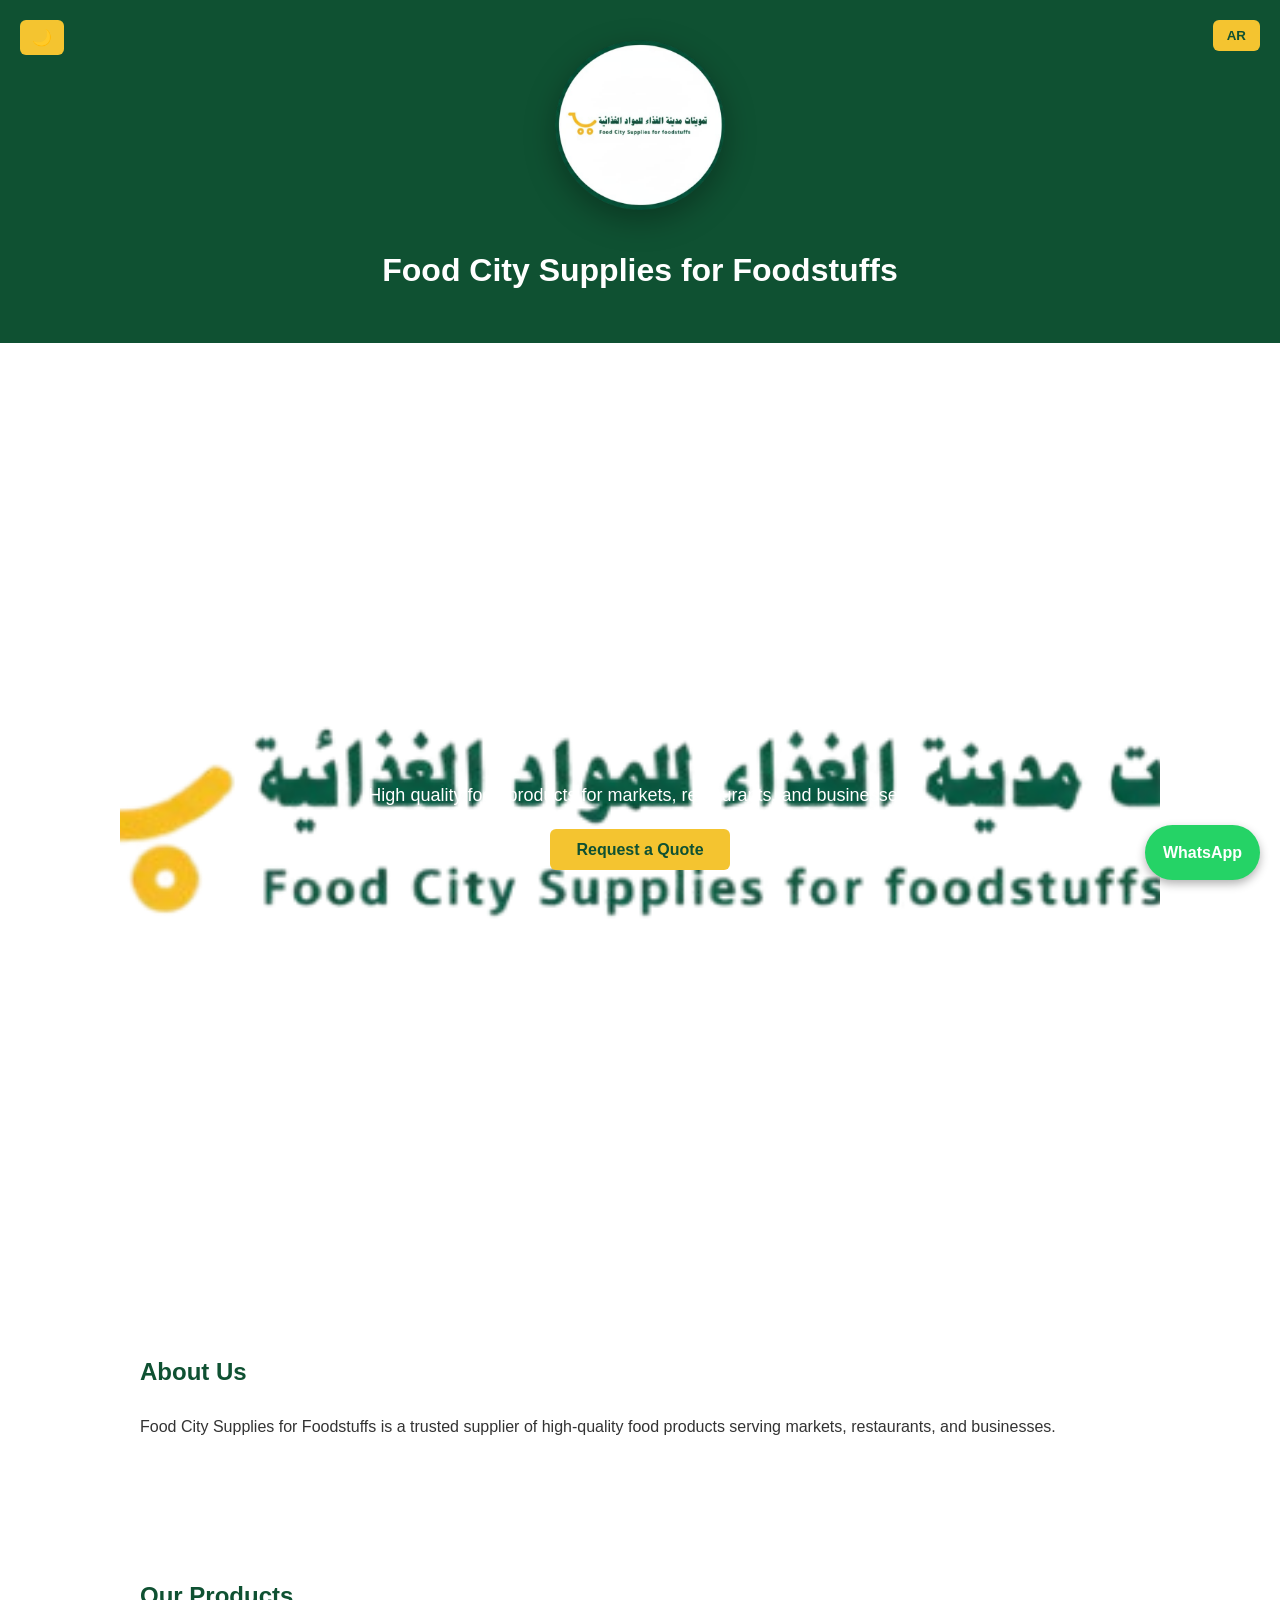
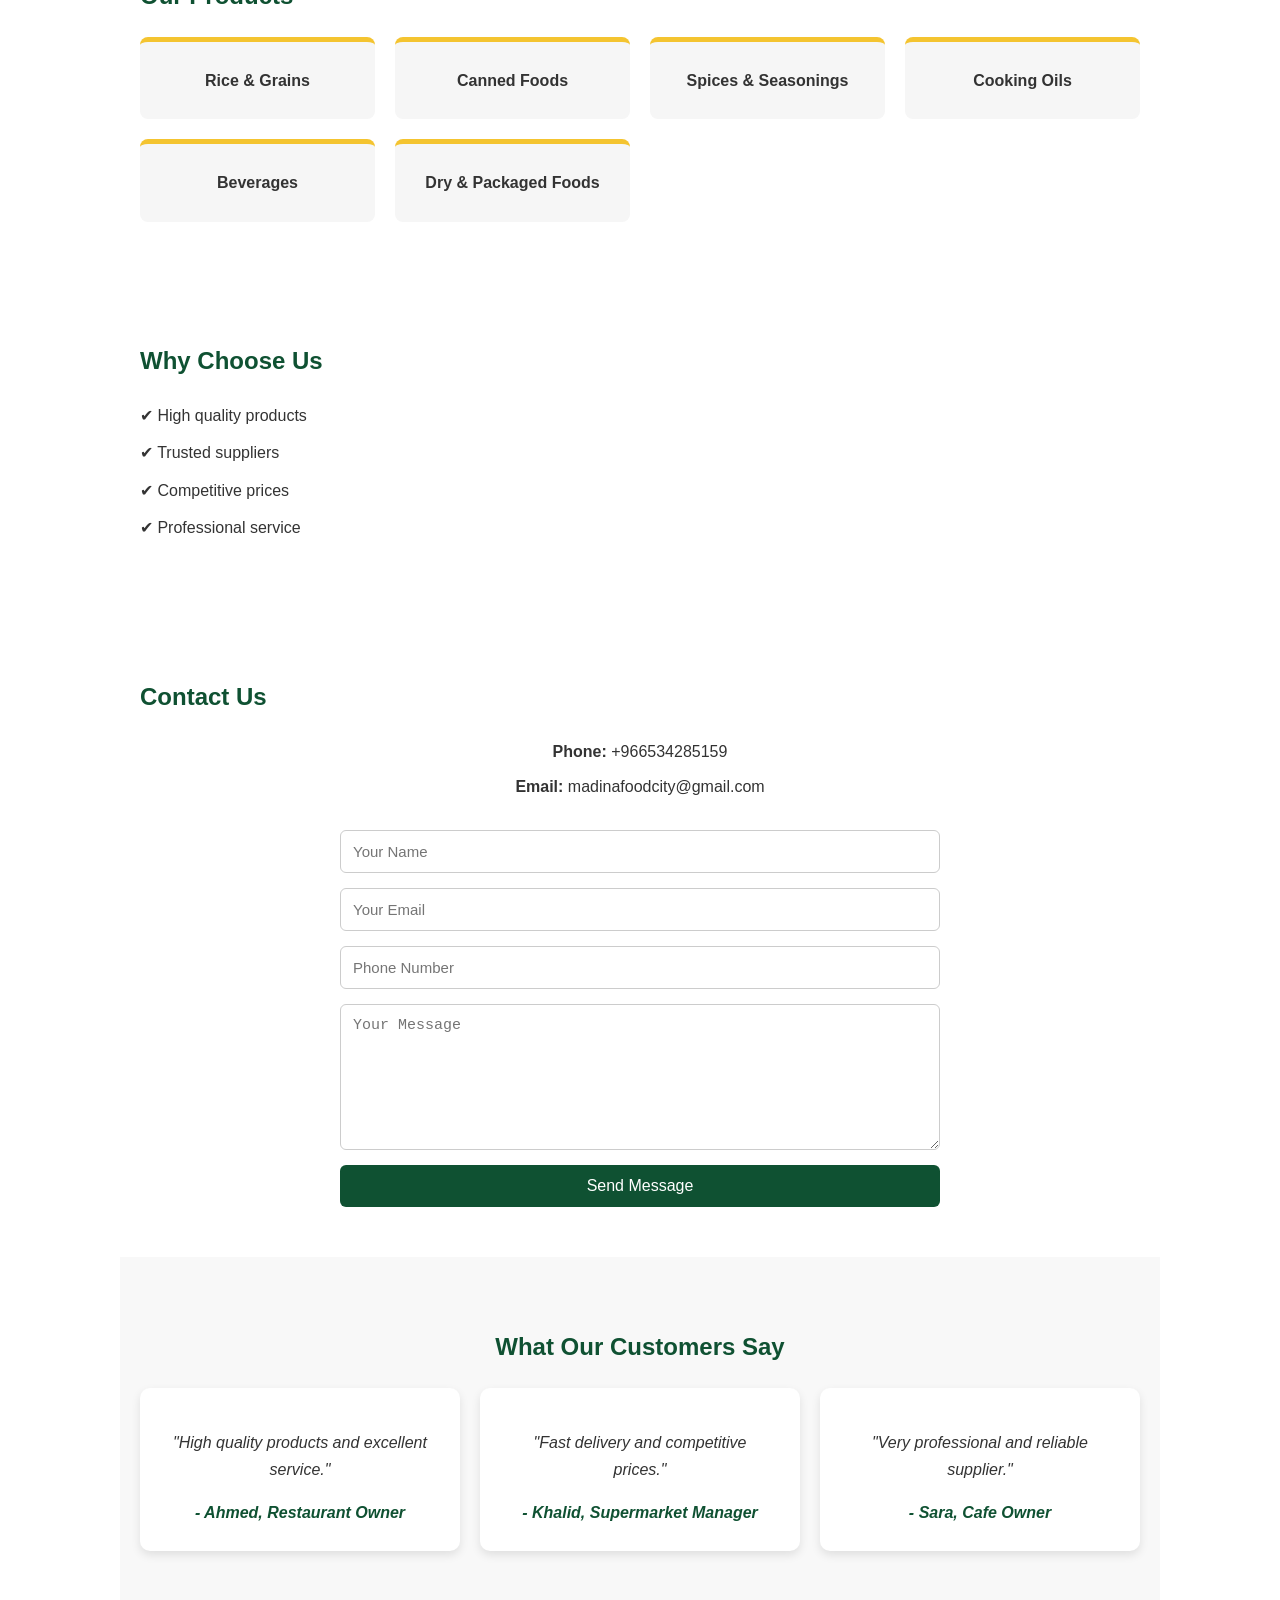
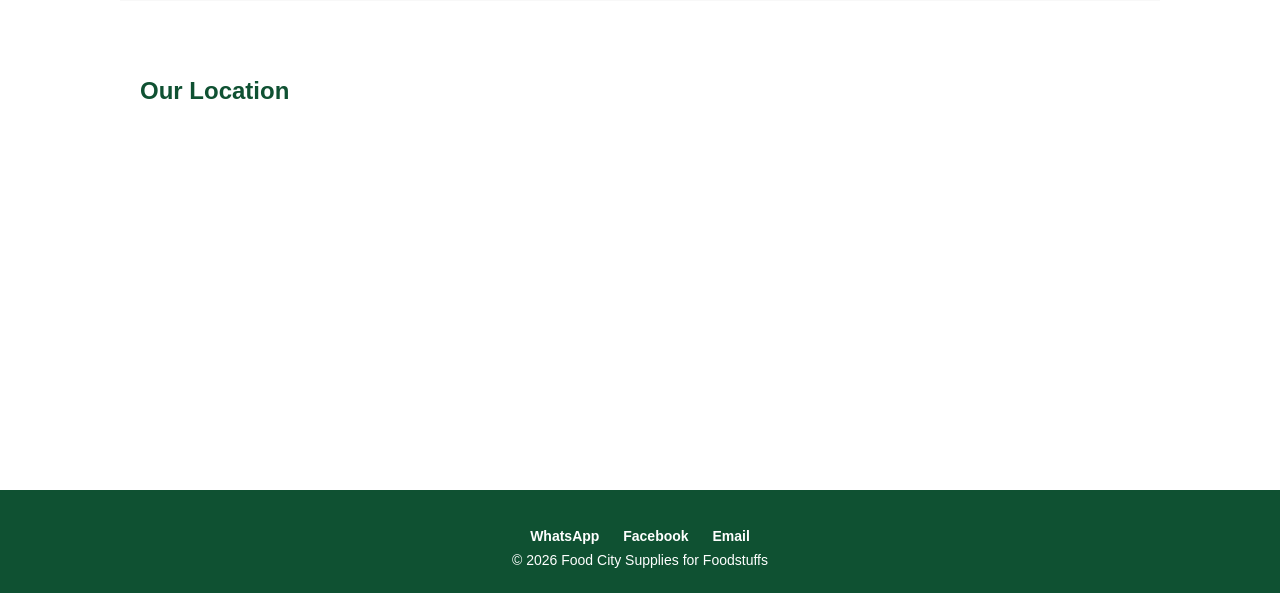
==== index.html @ 2240cd85 "Update index.html" ====
<!DOCTYPE html>
<html lang="en">
<head>
<link rel="stylesheet" href="dark-mode.css">
<link rel="icon" type="image/png" sizes="32x32" href="icon-512.png">
<link rel="apple-touch-icon" href="icon-512.png">

<link rel="manifest" href="manifest.json">
<meta name="google-site-verification" content="oKvPtMbbarcwS5TJtoAxQE9T3gm3kEtUXYd_IJACkeQ" />
<meta name="theme-color" content="#0f5132">
<meta charset="UTF-8">
<meta name="description" content="Food City Supplies for Foodstuffs is a trusted supplier of rice, grains, canned foods, spices, cooking oils, and dry foods in Saudi Arabia.">

<meta name="keywords" content="food supplier saudi arabia, grocery wholesale, rice supplier, spices supplier, canned food distributor, food city supplies">

<meta name="author" content="Food City Supplies for Foodstuffs">

<meta name="robots" content="index, follow">

<meta name="viewport" content="width=device-width, initial-scale=1.0">
<title>Food City Supplies | Food Supplier in Saudi Arabia</title>

<style>
    body {
        margin: 0;
        font-family: Arial, Helvetica, sans-serif;
        background-color: #ffffff;
        color: #333;
        line-height: 1.7;
    }

    header {
        background-color: #0f5132;
        color: white;
        text-align: center;
        padding: 40px 20px;
        position: relative;
    }

    header img {
        max-width: 150px;
        margin-bottom: 15px;
    }

    header h1 {
        margin: 10px 0 5px;
    }

    .lang-btn {
        position: absolute;
        top: 20px;
        right: 20px;
        background: #f4c430;
        color: #0f5132;
        border: none;
        padding: 8px 14px;
        font-weight: bold;
        cursor: pointer;
        border-radius: 6px;
    }

    section {
        max-width: 1000px;
        margin: auto;
        padding: 50px 20px;
    }

    h2 {
        color: #0f5132;
        margin-bottom: 20px;
    }

    .products {
        display: grid;
        grid-template-columns: repeat(auto-fit, minmax(200px, 1fr));
        gap: 20px;
    }

    .product-box {
        background: #f6f6f6;
        padding: 25px;
        text-align: center;
        border-radius: 8px;
        border-top: 5px solid #f4c430;
        font-weight: bold;
    }

    ul {
        list-style: none;
        padding: 0;
    }

    li {
        margin-bottom: 10px;
    }

    .map iframe {
        width: 100%;
        height: 300px;
        border-radius: 10px;
        border: 0;
    }

    footer {
        background-color: #0f5132;
        color: white;
        text-align: center;
        padding: 20px;
        font-size: 14px;
    }

    /* WhatsApp Button */
    .whatsapp {
        position: fixed;
        bottom: 20px;
        right: 20px;
        background: #25D366;
        color: white;
        padding: 14px 18px;
        border-radius: 50px;
        text-decoration: none;
        font-weight: bold;
        box-shadow: 0 4px 10px rgba(0,0,0,0.3);
    }

    .ar {
    direction: rtl;
    font-family: Tahoma;
}
    .hidden {
    display: none;
}
.hero {
    background: linear-gradient(rgba(0,0,0,0.55), rgba(0,0,0,0.55)),
                url("hero-food.png") center/cover no-repeat;
    height: 70vh;
    display: flex;
    align-items: center;
    justify-content: center;
    text-align: center;
    color: white;
    padding: 20px;
}

.hero-content h2 {
    font-size: 42px;
    margin-bottom: 15px;
}

.hero-content p {
    font-size: 18px;
    margin-bottom: 25px;
}

.hero-btn {
    background: #f4c430;
    color: #0f5132;
    padding: 12px 26px;
    border-radius: 6px;
    text-decoration: none;
    font-weight: bold;
}

.hero-btn:hover {
    background: #ffd966;
}
.hero {
    height: 100vh;
    background: url("hero-food.png") center center / cover no-repeat;
}
.contact-box {
    max-width: 600px;
    margin: auto;
}

.contact-box form {
    display: flex;
    flex-direction: column;
    gap: 15px;
}

.contact-box input,
.contact-box textarea {
    padding: 12px;
    border-radius: 6px;
    border: 1px solid #ccc;
    font-size: 15px;
}

.contact-box textarea {
    min-height: 120px;
}

.contact-box button {
    background: #0f5132;
    color: white;
    padding: 12px;
    border: none;
    border-radius: 6px;
    font-size: 16px;
    cursor: pointer;
}

.contact-box button:hover {
    background: #157347;
}
.contact-info {
    text-align: center;
    margin-bottom: 30px;
    font-size: 16px;
}

.contact-info p {
    margin: 8px 0;
}
.en.hidden,
.ar.hidden {
    display: none !important;
}
.testimonials {
    background: #f8f8f8;
    text-align: center;
}

.testimonial-grid {
    display: grid;
    grid-template-columns: repeat(auto-fit, minmax(250px, 1fr));
    gap: 20px;
}

.testimonial-card {
    background: white;
    padding: 25px;
    border-radius: 10px;
    box-shadow: 0 4px 10px rgba(0,0,0,0.1);
    font-style: italic;
}

.testimonial-card strong {
    display: block;
    margin-top: 10px;
    color: #0f5132;
}
.partners {
    background: #ffffff;
    text-align: center;
}

.partner-logos {
    display: flex;
    justify-content: center;
    align-items: center;
    gap: 40px;
    flex-wrap: wrap;
}

.partner-logos img {
    max-height: 80px;
    filter: grayscale(100%);
    transition: 0.3s;
}

.partner-logos img:hover {
    filter: grayscale(0%);
    transform: scale(1.05);
}
.partners {
    display: none;
}
.social-links {
    margin-top: 15px;
}

.social-links a {
    color: white;
    margin: 0 10px;
    text-decoration: none;
    font-weight: bold;
}

.social-links a:hover {
    text-decoration: underline;
}
.fade-in {
    opacity: 0;
    transform: translateY(30px);
    transition: all 0.8s ease;
}

.fade-in.show {
    opacity: 1;
    transform: translateY(0);
}
.site-logo {
    max-width: 160px;
    height: auto;
    margin-bottom: 15px;
}

@media (max-width: 600px) {
    .site-logo {
        max-width: 120px;
    }
}
header {
    display: flex;
    flex-direction: column;
    align-items: center;
}
.dark-btn {
    position: absolute;
    top: 20px;
    left: 20px;
    background: #f4c430;
    border: none;
    padding: 8px 12px;
    border-radius: 6px;
    cursor: pointer;
    font-size: 16px;
}
.site-logo {
    max-width: 160px;
    height: auto;
    margin-bottom: 15px;
    transition: transform 0.3s ease, filter 0.3s ease;
}

/* Hover animation */
.site-logo:hover {
    transform: scale(1.08) rotate(-2deg);
    filter: brightness(1.1);
}

/* Small entrance animation */
@keyframes logoFade {
    from {
        opacity: 0;
        transform: translateY(-20px);
    }
    to {
        opacity: 1;
        transform: translateY(0);
    }
}

.site-logo {
    animation: logoFade 1s ease;
}
.site-logo {
    max-width: 170px;
    height: auto;
    margin-bottom: 15px;
    transition: all 0.4s ease;
    animation: floatLogo 4s ease-in-out infinite;
}

/* 3D Shadow */
.site-logo {
    filter: drop-shadow(0 10px 15px rgba(0,0,0,0.3));
}

/* Glow Effect */
.site-logo:hover {
    filter: drop-shadow(0 0 15px #f4c430)
            drop-shadow(0 0 25px #f4c430);
    transform: scale(1.1) rotate(8deg);
}

/* Floating Animation */
@keyframes floatLogo {
    0% { transform: translateY(0px); }
    50% { transform: translateY(-6px); }
    100% { transform: translateY(0px); }
}
#loader {
    position: fixed;
    width: 100%;
    height: 100vh;
    background: #0f5132;
    display: flex;
    justify-content: center;
    align-items: center;
    z-index: 9999;
}

.loader-logo {
    width: 120px;
    animation: spin 2s linear infinite;
}

@keyframes spin {
    from { transform: rotate(0deg); }
    to { transform: rotate(360deg); }
}
@media (max-width: 768px) {
    .hero {
        background-position: center top;
    }
}
.dark-btn {
    position: absolute;
    top: 20px;
    left: 20px;
    background: #f4c430;
    border: none;
    padding: 8px 12px;
    border-radius: 6px;
    cursor: pointer;
    font-size: 16px;
    transition: 0.3s;
}

.dark-btn:hover {
    transform: scale(1.1);
}
</style>

<script>
let currentLang = localStorage.getItem("lang") || "en";

function applyLang(lang) {
    document.querySelectorAll('.en').forEach(el => {
        el.classList.toggle('hidden', lang !== "en");
    });

    document.querySelectorAll('.ar').forEach(el => {
        el.classList.toggle('hidden', lang !== "ar");
    });

    document.documentElement.dir = lang === "ar" ? "rtl" : "ltr";
    document.documentElement.lang = lang;

    localStorage.setItem("lang", lang);
}

function toggleLang() {
    currentLang = currentLang === "en" ? "ar" : "en";
    applyLang(currentLang);
}

document.addEventListener("DOMContentLoaded", function () {
    applyLang(currentLang);
});
</script>
<script>
const observer = new IntersectionObserver(entries => {
    entries.forEach(entry => {
        if (entry.isIntersecting) {
            entry.target.classList.add("show");
        }
    });
});

document.querySelectorAll("section").forEach(section => {
    section.classList.add("fade-in");
    observer.observe(section);
});
</script>
<script>
window.addEventListener("load", function(){
    document.getElementById("loader").style.display = "none";
});
</script>
</head>

<body>
    <div id="loader">
    <img src="logo.png" class="loader-logo">
</div>

<header>
    <button class="dark-btn" onclick="toggleDarkMode()">🌙</button>
    <button class="lang-btn" onclick="toggleLang()" id="langBtn">AR</button>
    <a href="index.html" class="logo-link">
    <img src="logo.png" alt="Food City Supplies Logo" class="site-logo">
</a>
    <link rel="icon" type="image/jpeg" href="logo.jpg">
    <h1 class="en">Food City Supplies for Foodstuffs</h1>
    <h1 class="ar">تموينات مدينة الغذاء للمواد الغذائية</h1>
</header>
<section class="hero">

    <!-- English -->
    <div class="hero-content en">
        <p>High quality food products for markets, restaurants, and businesses.</p>
        <a href="#contact" class="hero-btn">Request a Quote</a>
    </div>

    <!-- Arabic -->
    <div class="hero-content ar">
        <h2>شريكك الموثوق لتوريد المواد الغذائية</h2>
        <p>منتجات غذائية عالية الجودة للأسواق والمطاعم والشركات.</p>
        <a href="#contact" class="hero-btn">اطلب عرض سعر</a>
    </div>

</section>
<section>
    <h2 class="en">About Us</h2>
    <h2 class="ar">من نحن</h2>

    <p class="en">
        Food City Supplies for Foodstuffs is a trusted supplier of high-quality
        food products serving markets, restaurants, and businesses.
    </p>

    <p class="ar">
        تموينات مدينة الغذاء للمواد الغذائية توفر منتجات غذائية عالية الجودة
        لتلبية احتياجات الأسواق والمطاعم والشركات.
    </p>
</section>

<section>
    <h2 class="en">Our Products</h2>
    <h2 class="ar">منتجاتنا</h2>

    <div class="products">
        <div class="product-box en">Rice & Grains</div>
        <div class="product-box ar">الأرز والحبوب</div>

        <div class="product-box en">Canned Foods</div>
        <div class="product-box ar">المعلبات</div>

        <div class="product-box en">Spices & Seasonings</div>
        <div class="product-box ar">البهارات والتوابل</div>

        <div class="product-box en">Cooking Oils</div>
        <div class="product-box ar">زيوت الطبخ</div>

        <div class="product-box en">Beverages</div>
        <div class="product-box ar">المشروبات</div>

        <div class="product-box en">Dry & Packaged Foods</div>
        <div class="product-box ar">المواد الغذائية الجافة</div>
    </div>
</section>

<section>
    <h2 class="en">Why Choose Us</h2>
    <h2 class="ar">لماذا نحن</h2>

    <ul class="en">
        <li>✔ High quality products</li>
        <li>✔ Trusted suppliers</li>
        <li>✔ Competitive prices</li>
        <li>✔ Professional service</li>
    </ul>

    <ul class="ar">
        <li>✔ منتجات عالية الجودة</li>
        <li>✔ موردون موثوقون</li>
        <li>✔ أسعار تنافسية</li>
        <li>✔ خدمة احترافية</li>
    </ul>
</section>

<section class="contact" id="contact">

    <h2 class="en">Contact Us</h2>
    <h2 class="ar">تواصل معنا</h2>

    <!-- Contact Info -->
    <div class="contact-info">

        <p class="en"><strong>Phone:</strong> +966534285159</p>
        <p class="ar"><strong>الهاتف:</strong> +966534285159</p>

        <p class="en"><strong>Email:</strong> madinafoodcity@gmail.com</p>
        <p class="ar"><strong>البريد الإلكتروني:</strong> madinafoodcity@gmail.com</p>

    </div>

    <!-- Contact Form -->
    <div class="contact-box">

        <!-- English -->
        <form class="en" action="https://formspree.io/f/xykdgvob" method="POST">

            <input type="text" name="name" placeholder="Your Name" required>

            <input type="email" name="email" placeholder="Your Email" required>

            <input type="tel" name="phone" placeholder="Phone Number">

            <textarea name="message" placeholder="Your Message" required></textarea>

            <button type="submit">Send Message</button>

        </form>

        <!-- Arabic -->
        <form class="ar" action="https://formspree.io/f/xykdgvob" method="POST">

            <input type="text" name="name" placeholder="الاسم" required>

            <input type="email" name="email" placeholder="البريد الإلكتروني" required>

            <input type="tel" name="phone" placeholder="رقم الهاتف">

            <textarea name="message" placeholder="رسالتك" required></textarea>

            <button type="submit">إرسال</button>

        </form>

    </div>

</section>
<section class="testimonials">

    <h2 class="en">What Our Customers Say</h2>
    <h2 class="ar">آراء عملائنا</h2>

    <div class="testimonial-grid">

        <!-- Testimonial 1 -->
        <div class="testimonial-card en">
            <p>"High quality products and excellent service."</p>
            <strong>- Ahmed, Restaurant Owner</strong>
        </div>

        <div class="testimonial-card ar">
            <p>"منتجات عالية الجودة وخدمة ممتازة."</p>
            <strong>- أحمد، صاحب مطعم</strong>
        </div>

        <!-- Testimonial 2 -->
        <div class="testimonial-card en">
            <p>"Fast delivery and competitive prices."</p>
            <strong>- Khalid, Supermarket Manager</strong>
        </div>

        <div class="testimonial-card ar">
            <p>"توصيل سريع وأسعار منافسة."</p>
            <strong>- خالد، مدير سوبرماركت</strong>
        </div>

        <!-- Testimonial 3 -->
        <div class="testimonial-card en">
            <p>"Very professional and reliable supplier."</p>
            <strong>- Sara, Cafe Owner</strong>
        </div>

        <div class="testimonial-card ar">
            <p>"مورد موثوق واحترافي جداً."</p>
            <strong>- سارة، صاحبة مقهى</strong>
        </div>

    </div>

</section>
<section class="partners">

    <h2 class="en">Certifications & Partners</h2>
    <h2 class="ar">الاعتمادات والشركاء</h2>

    <div class="partner-logos">

        <img src="cert1.png" alt="Certification 1">
        <img src="cert2.png" alt="Certification 2">
        <img src="partner1.png" alt="Partner 1">
        <img src="partner2.png" alt="Partner 2">

    </div>

</section>
<section class="map">
    <h2 class="en">Our Location</h2>
    <h2 class="ar">موقعنا</h2>

    <!-- Replace map link with your exact location -->
    <iframe
src="https://www.google.com/maps/embed?pb=!1m18!1m12!1m3!1d5916.438329743656!2d41.65162299999998!3d20.264893000000008!2m3!1f0!2f0!3f0!3m2!1i1024!2i768!4f13.1!3m3!1m2!1s0x15ef19bb5a312f43%3A0xd28220d9f54268a3!2zKNio2YLYp9mE2Kkp2KrZhdmI2YrZhtin2Kog2YXYr9mK2YbYqSDYp9mE2LrYr9in2KEg2KfZhNmF2YjYp9ivINin2YTYutiv2KfYodmK2KkgRk9PRCBDSVRZIFNVUFBMSUVTIEZPUiBGT09EIFNUVUZGUyAoR1JPQ0VSWSk!5e1!3m2!1sen!2ssa!4v1770364685472!5m2!1sen!2ssa"
width="100%"
height="300"
style="border:0;"
allowfullscreen=""
loading="lazy"
referrerpolicy="no-referrer-when-downgrade">
</iframe> 
</section>
<footer>

    <div class="social-links">

        <a href="https://wa.me/966534285159" target="_blank">WhatsApp</a>
        <a href="https://facebook.com/yourpage" target="_blank">Facebook</a>
        <a href="mailto:madinafoodcity@gmail.com">Email</a>

    </div>

    © 2026 Food City Supplies for Foodstuffs

</footer>

<!-- WhatsApp Button -->
<a class="whatsapp" href="https://wa.me/966534285159" target="_blank">
    WhatsApp
</a>
<script src="dark-mode.js"></script>
</body>
</html>
---- dark-mode.css ----
/* =========================
   DARK MODE THEME
========================= */
/* Smooth transition for theme change */
body,
header,
footer,
section,
.product-box,
.testimonial-card,
.contact-box input,
.contact-box textarea,
.hero-btn {
    transition: background-color 0.4s ease,
                color 0.4s ease,
                border 0.4s ease,
                box-shadow 0.4s ease;
}
/* =========================
   PREMIUM DARK THEME
========================= */

body.dark-mode {
    background-color: #0e1111;
    color: #e6e6e6;
}

/* Header & Footer */
body.dark-mode header,
body.dark-mode footer {
    background: linear-gradient(to right, #0a3d2a, #06281d);
}

/* Sections */
body.dark-mode section {
    background-color: #151919;
}

/* Cards */
body.dark-mode .product-box,
body.dark-mode .testimonial-card {
    background: #1c2121;
    border-top: 5px solid #f4c430;
    box-shadow: 0 6px 20px rgba(0,0,0,0.4);
}

/* Contact form */
body.dark-mode .contact-box input,
body.dark-mode .contact-box textarea {
    background-color: #1c2121;
    color: #fff;
    border: 1px solid #333;
}

/* Headings */
body.dark-mode h2 {
    color: #f4c430;
}

/* Hero button */
body.dark-mode .hero-btn {
    background: #f4c430;
    color: #111;
}
/* Animated dark background */
body.dark-mode {
    background: linear-gradient(
        -45deg,
        #0e1111,
        #0a1f1a,
        #111717,
        #06281d
    );
    background-size: 400% 400%;
    animation: darkGradient 15s ease infinite;
    color: #e6e6e6;
}

@keyframes darkGradient {
    0% { background-position: 0% 50%; }
    50% { background-position: 100% 50%; }
    100% { background-position: 0% 50%; }
}
/* Dark mode hero styling */
body.dark-mode .hero::after {
    background: linear-gradient(
        to bottom,
        rgba(0,0,0,0.7),
        rgba(0,0,0,0.6)
    );
}

body.dark-mode .hero-content {
    backdrop-filter: blur(6px);
}
/* Glass effect for cards */
body.dark-mode .product-box,
body.dark-mode .testimonial-card,
body.dark-mode .contact-box {
    background: rgba(255,255,255,0.05);
    backdrop-filter: blur(10px);
    border: 1px solid rgba(255,255,255,0.08);
    box-shadow: 0 8px 30px rgba(0,0,0,0.4);
    border-radius: 12px;
}
body.dark-mode .whatsapp {
    box-shadow: 0 0 15px rgba(37, 211, 102, 0.7);
}
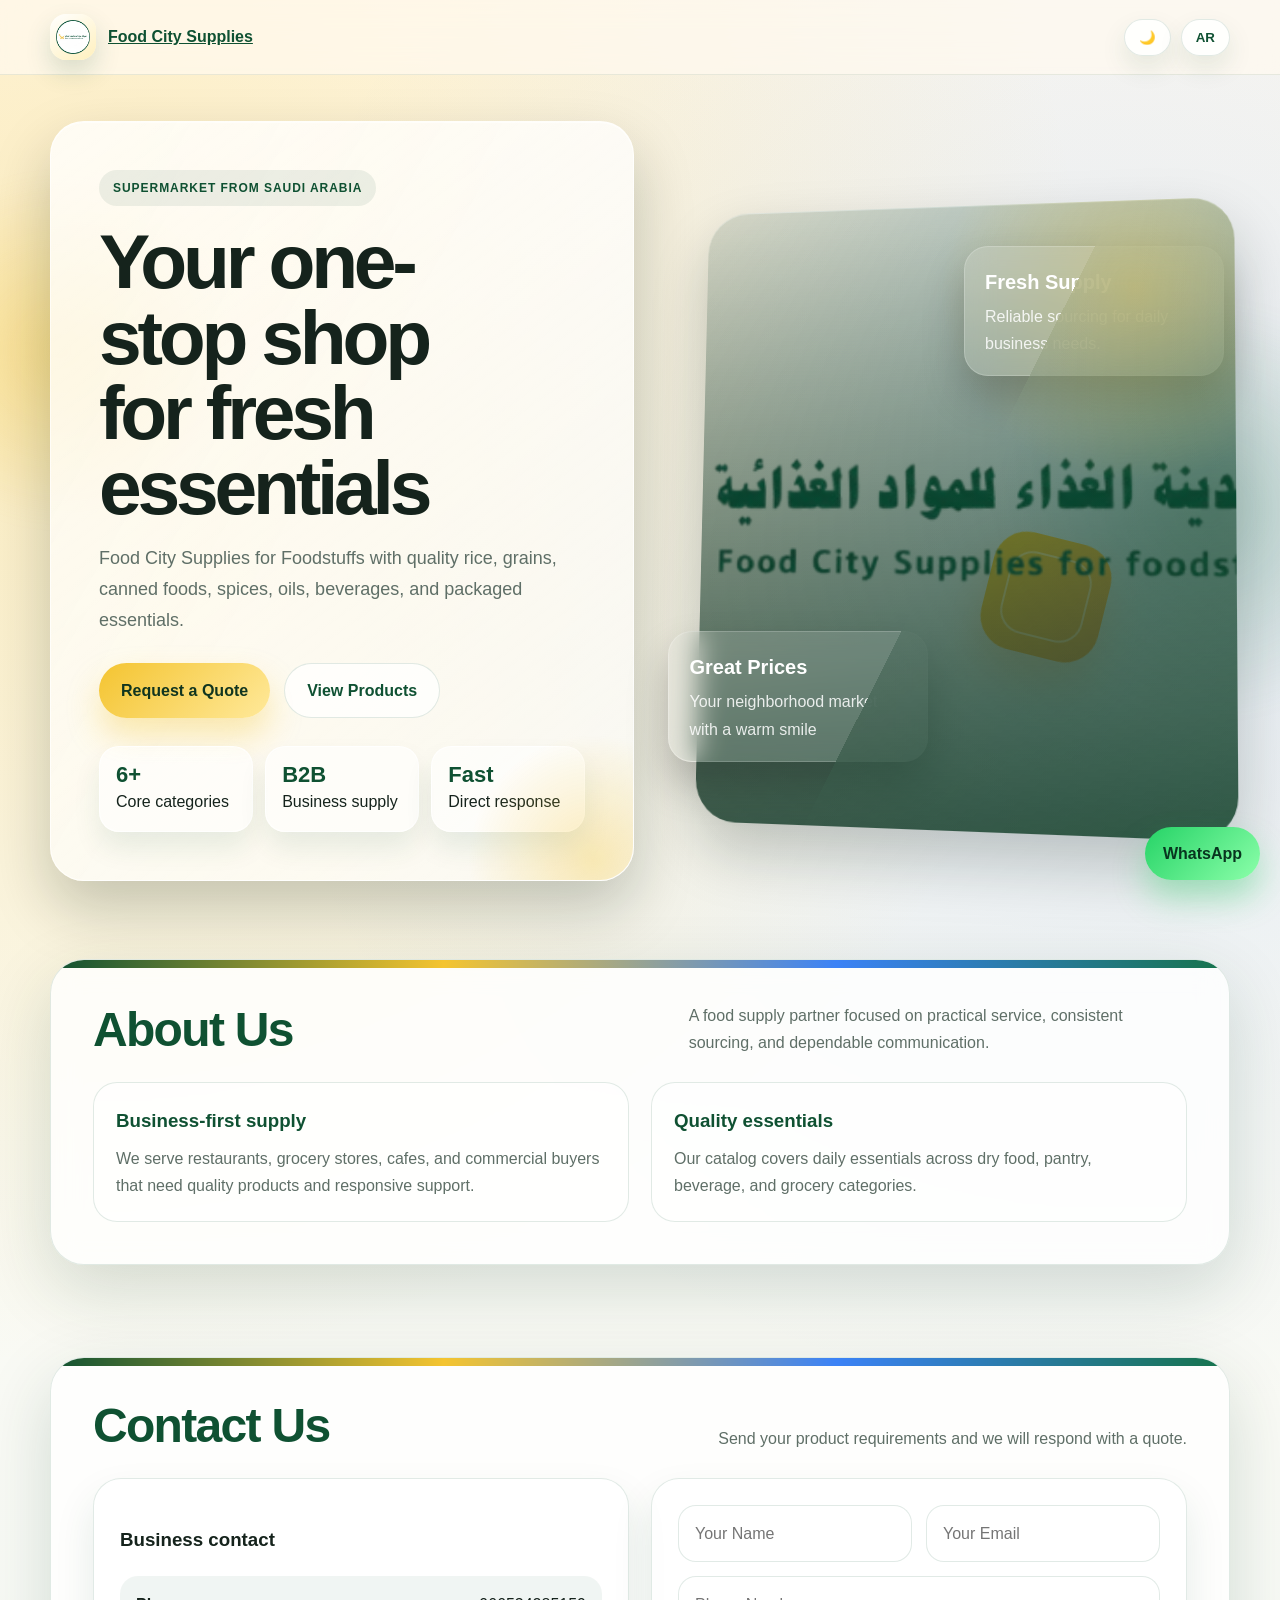
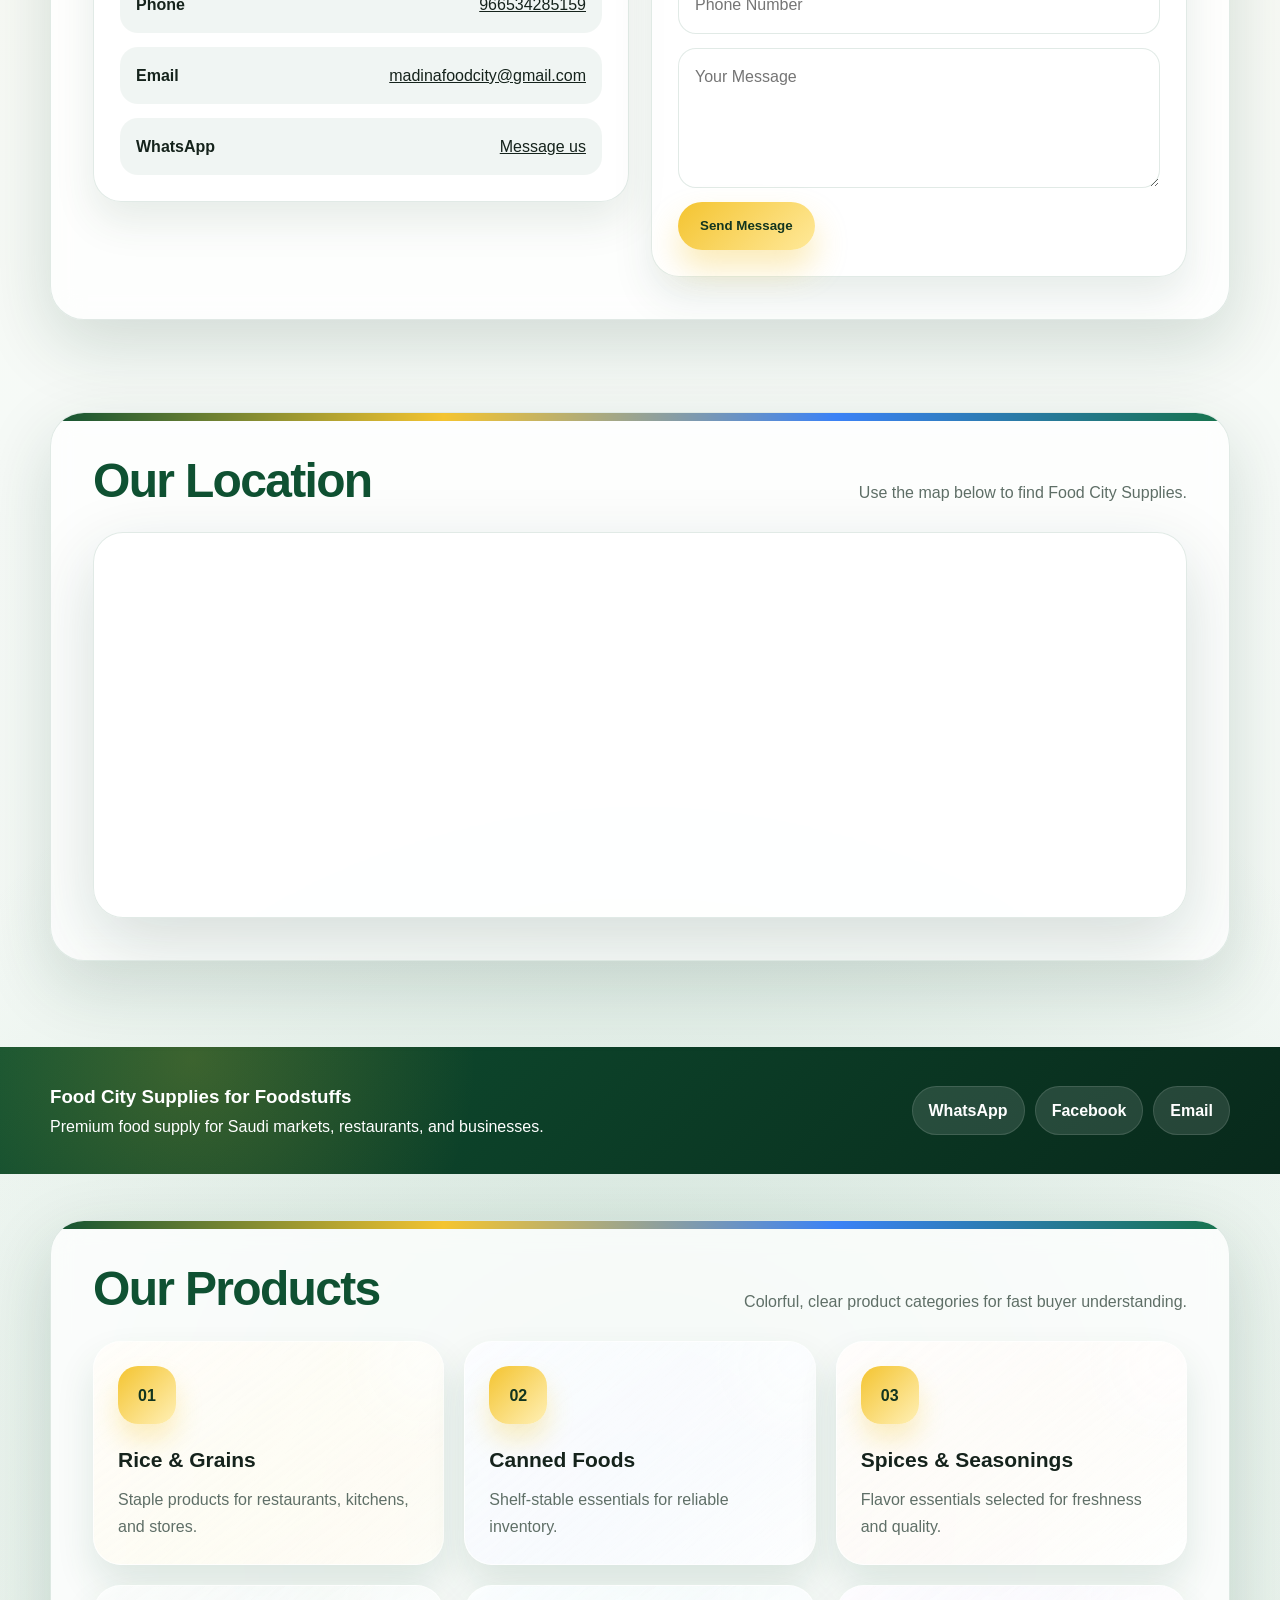
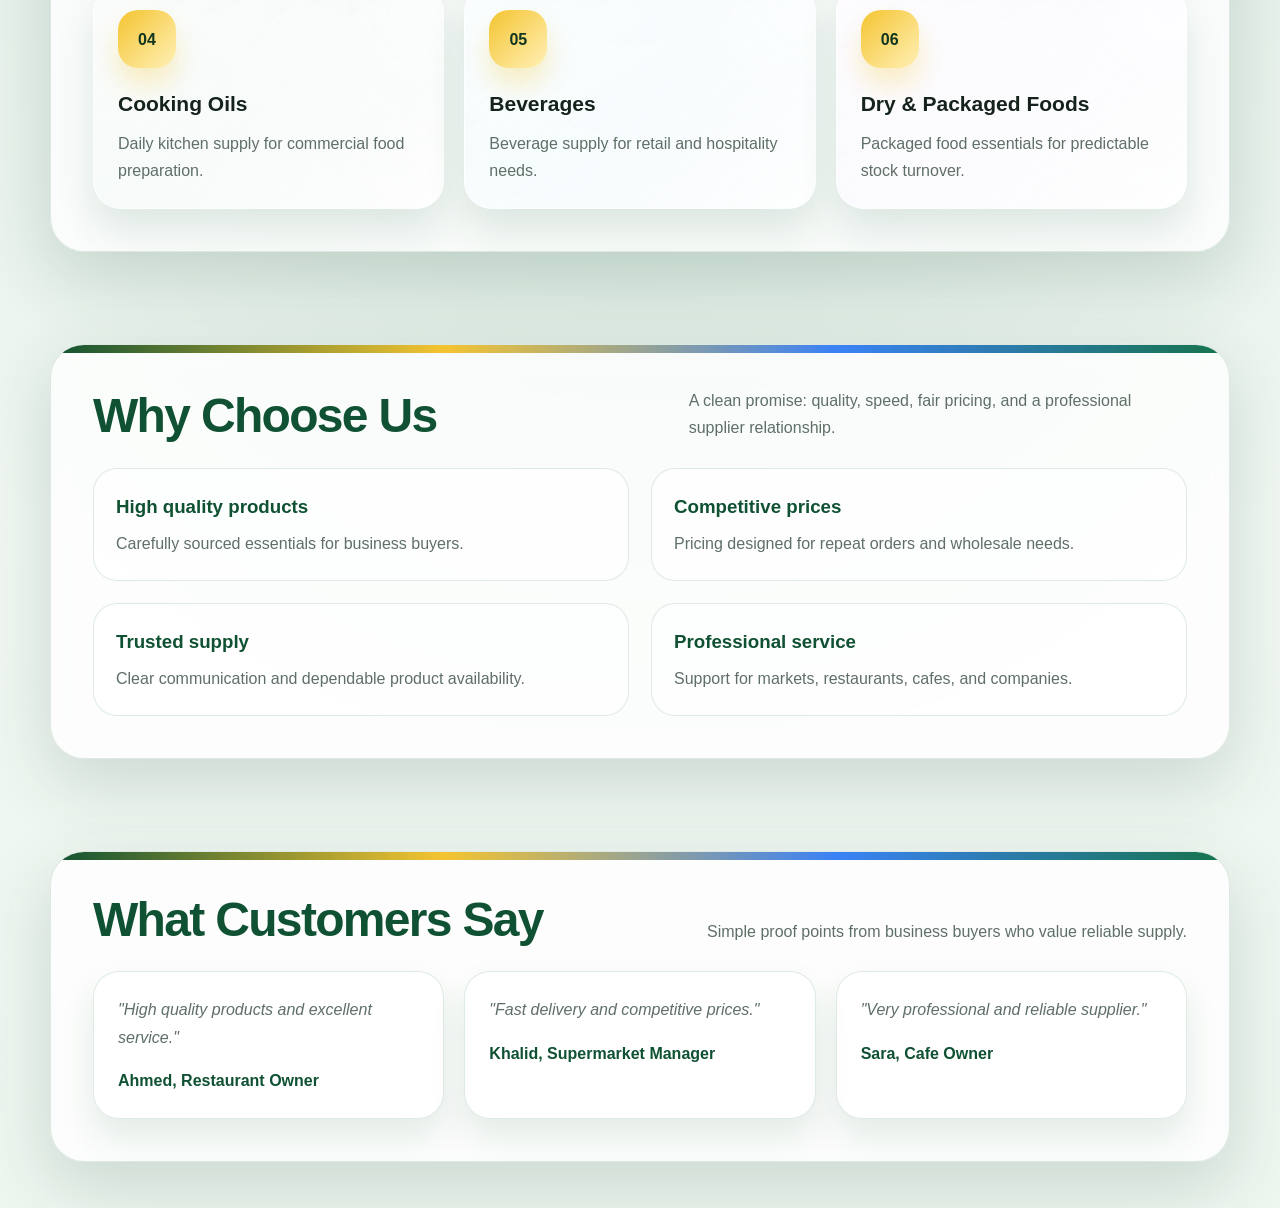
==== commit b4caa268: "new ui" ====
--- a/index.html
+++ b/index.html
@@ -1,702 +1,1262 @@
 <!DOCTYPE html>
 <html lang="en">
 <head>
-<link rel="stylesheet" href="dark-mode.css">
-<link rel="icon" type="image/png" sizes="32x32" href="icon-512.png">
-<link rel="apple-touch-icon" href="icon-512.png">
-
-<link rel="manifest" href="manifest.json">
-<meta name="google-site-verification" content="oKvPtMbbarcwS5TJtoAxQE9T3gm3kEtUXYd_IJACkeQ" />
-<meta name="theme-color" content="#0f5132">
-<meta charset="UTF-8">
-<meta name="description" content="Food City Supplies for Foodstuffs is a trusted supplier of rice, grains, canned foods, spices, cooking oils, and dry foods in Saudi Arabia.">
-
-<meta name="keywords" content="food supplier saudi arabia, grocery wholesale, rice supplier, spices supplier, canned food distributor, food city supplies">
-
-<meta name="author" content="Food City Supplies for Foodstuffs">
-
-<meta name="robots" content="index, follow">
-
-<meta name="viewport" content="width=device-width, initial-scale=1.0">
-<title>Food City Supplies | Food Supplier in Saudi Arabia</title>
-
-<style>
-    body {
-        margin: 0;
-        font-family: Arial, Helvetica, sans-serif;
-        background-color: #ffffff;
-        color: #333;
-        line-height: 1.7;
-    }
-
-    header {
-        background-color: #0f5132;
-        color: white;
-        text-align: center;
-        padding: 40px 20px;
-        position: relative;
-    }
-
-    header img {
-        max-width: 150px;
-        margin-bottom: 15px;
-    }
-
-    header h1 {
-        margin: 10px 0 5px;
-    }
-
-    .lang-btn {
-        position: absolute;
-        top: 20px;
-        right: 20px;
-        background: #f4c430;
-        color: #0f5132;
-        border: none;
-        padding: 8px 14px;
-        font-weight: bold;
-        cursor: pointer;
-        border-radius: 6px;
-    }
-
-    section {
-        max-width: 1000px;
-        margin: auto;
-        padding: 50px 20px;
-    }
-
-    h2 {
-        color: #0f5132;
-        margin-bottom: 20px;
-    }
-
-    .products {
-        display: grid;
-        grid-template-columns: repeat(auto-fit, minmax(200px, 1fr));
-        gap: 20px;
-    }
-
-    .product-box {
-        background: #f6f6f6;
-        padding: 25px;
-        text-align: center;
-        border-radius: 8px;
-        border-top: 5px solid #f4c430;
-        font-weight: bold;
-    }
-
-    ul {
-        list-style: none;
-        padding: 0;
-    }
-
-    li {
-        margin-bottom: 10px;
-    }
-
-    .map iframe {
-        width: 100%;
-        height: 300px;
-        border-radius: 10px;
-        border: 0;
-    }
-
-    footer {
-        background-color: #0f5132;
-        color: white;
-        text-align: center;
-        padding: 20px;
-        font-size: 14px;
-    }
-
-    /* WhatsApp Button */
-    .whatsapp {
-        position: fixed;
-        bottom: 20px;
-        right: 20px;
-        background: #25D366;
-        color: white;
-        padding: 14px 18px;
-        border-radius: 50px;
-        text-decoration: none;
-        font-weight: bold;
-        box-shadow: 0 4px 10px rgba(0,0,0,0.3);
-    }
-
-    .ar {
-    direction: rtl;
-    font-family: Tahoma;
-}
-    .hidden {
-    display: none;
-}
-.hero {
-    background: linear-gradient(rgba(0,0,0,0.55), rgba(0,0,0,0.55)),
+    <meta charset="UTF-8">
+    <meta name="viewport" content="width=device-width, initial-scale=1.0">
+    <meta name="theme-color" content="#0f5132">
+    <meta name="description" content="Food City Supplies for Foodstuffs is a trusted supplier of rice, grains, canned foods, spices, cooking oils, and dry foods in Saudi Arabia.">
+    <meta name="keywords" content="food supplier saudi arabia, grocery wholesale, rice supplier, spices supplier, canned food distributor, food city supplies">
+    <meta name="author" content="Food City Supplies for Foodstuffs">
+    <meta name="robots" content="index, follow">
+    <link rel="icon" type="image/png" sizes="32x32" href="icon-512.png">
+    <link rel="apple-touch-icon" href="icon-512.png">
+    <link rel="manifest" href="manifest.json">
+    <link rel="stylesheet" href="dark-mode.css">
+    <title>Food City Supplies | Food Supplier in Saudi Arabia</title>
+    <style>
+        :root {
+            --ink: #15231c;
+            --muted: #5f6f67;
+            --cream: #fff8e7;
+            --mint: #e9f7ee;
+            --green: #0f5132;
+            --green-2: #16734a;
+            --gold: #f4c430;
+            --orange: #f2994a;
+            --blue: #3b82f6;
+            --card: rgba(255, 255, 255, 0.78);
+            --line: rgba(15, 81, 50, 0.12);
+            --shadow: 0 24px 70px rgba(15, 54, 35, 0.16);
+            --shadow-3d: 0 28px 60px rgba(7, 29, 19, 0.22), inset 0 1px 0 rgba(255, 255, 255, 0.55);
+            --radius-xl: 34px;
+            --radius-lg: 24px;
+            --max: 1180px;
+        }
+
+        * {
+            box-sizing: border-box;
+        }
+
+        html {
+            scroll-behavior: smooth;
+        }
+
+        body {
+            margin: 0;
+            font-family: Arial, Helvetica, sans-serif;
+            color: var(--ink);
+            background:
+                radial-gradient(circle at 6% 8%, rgba(244, 196, 48, 0.26), transparent 24%),
+                radial-gradient(circle at 88% 12%, rgba(59, 130, 246, 0.13), transparent 22%),
+                radial-gradient(circle at 50% 70%, rgba(22, 115, 74, 0.16), transparent 28%),
+                linear-gradient(180deg, #fffaf0 0%, #f6faf7 46%, #eef6f0 100%);
+            line-height: 1.7;
+            overflow-x: hidden;
+        }
+
+        body.dark-mode {
+            --ink: #f3fff8;
+            --muted: #c3d2cb;
+            --card: rgba(10, 30, 22, 0.74);
+            --line: rgba(255, 255, 255, 0.11);
+            --shadow: 0 24px 80px rgba(0, 0, 0, 0.4);
+            --shadow-3d: 0 28px 70px rgba(0, 0, 0, 0.48), inset 0 1px 0 rgba(255, 255, 255, 0.08);
+            background:
+                radial-gradient(circle at 8% 8%, rgba(244, 196, 48, 0.12), transparent 22%),
+                radial-gradient(circle at 88% 12%, rgba(46, 204, 113, 0.12), transparent 24%),
+                linear-gradient(180deg, #06140f 0%, #0a1d16 58%, #06120d 100%);
+        }
+
+        img {
+            display: block;
+            max-width: 100%;
+        }
+
+        a {
+            color: inherit;
+        }
+
+        .hidden {
+            display: none !important;
+        }
+
+        .ar {
+            direction: rtl;
+            font-family: Tahoma, Arial, sans-serif;
+        }
+
+        .page {
+            position: relative;
+            isolation: isolate;
+        }
+
+        .page::before,
+        .page::after {
+            content: "";
+            position: fixed;
+            border-radius: 999px;
+            pointer-events: none;
+            z-index: -1;
+            filter: blur(10px);
+        }
+
+        .page::before {
+            width: 360px;
+            height: 360px;
+            left: -120px;
+            top: 170px;
+            background: radial-gradient(circle, rgba(244, 196, 48, 0.36), transparent 68%);
+        }
+
+        .page::after {
+            width: 420px;
+            height: 420px;
+            right: -140px;
+            bottom: 180px;
+            background: radial-gradient(circle, rgba(22, 115, 74, 0.25), transparent 70%);
+        }
+
+        .nav {
+            position: sticky;
+            top: 0;
+            z-index: 50;
+            background: rgba(255, 250, 240, 0.7);
+            border-bottom: 1px solid rgba(15, 81, 50, 0.09);
+            backdrop-filter: blur(16px);
+        }
+
+        body.dark-mode .nav {
+            background: rgba(6, 20, 15, 0.76);
+        }
+
+        .nav-inner {
+            width: min(var(--max), calc(100% - 32px));
+            margin: 0 auto;
+            display: flex;
+            justify-content: space-between;
+            align-items: center;
+            gap: 18px;
+            padding: 14px 0;
+        }
+
+        .brand {
+            display: flex;
+            align-items: center;
+            gap: 12px;
+            font-weight: 800;
+            color: var(--green);
+        }
+
+        body.dark-mode .brand {
+            color: var(--gold);
+        }
+
+        .brand img {
+            width: 46px;
+            height: 46px;
+            object-fit: contain;
+            border-radius: 16px;
+            padding: 6px;
+            background: linear-gradient(145deg, #fff, #fff0bd);
+            box-shadow: 0 12px 26px rgba(15, 81, 50, 0.16);
+        }
+
+        .nav-actions {
+            display: flex;
+            gap: 10px;
+            align-items: center;
+        }
+
+        .lang-btn,
+        .dark-btn {
+            border: 1px solid var(--line);
+            background: rgba(255, 255, 255, 0.82);
+            color: var(--green);
+            padding: 10px 14px;
+            border-radius: 999px;
+            font-weight: 800;
+            cursor: pointer;
+            box-shadow: 0 12px 26px rgba(15, 81, 50, 0.1);
+        }
+
+        body.dark-mode .lang-btn,
+        body.dark-mode .dark-btn {
+            background: rgba(255, 255, 255, 0.07);
+            color: var(--gold);
+        }
+
+        .container {
+            width: min(var(--max), calc(100% - 32px));
+            margin: 0 auto;
+        }
+
+        .hero {
+            min-height: calc(100vh - 74px);
+            display: grid;
+            grid-template-columns: 1.02fr 0.98fr;
+            gap: 34px;
+            align-items: center;
+            padding: 46px 0 32px;
+        }
+
+        .hero-copy,
+        .hero-stage,
+        .section-card,
+        .product-card,
+        .quote-card,
+        .contact-card,
+        .map-card {
+            transform-style: preserve-3d;
+        }
+
+        .hero-copy {
+            position: relative;
+            padding: clamp(28px, 4vw, 48px);
+            border-radius: var(--radius-xl);
+            background:
+                linear-gradient(145deg, rgba(255, 255, 255, 0.84), rgba(255, 255, 255, 0.54)),
+                linear-gradient(120deg, rgba(244, 196, 48, 0.13), transparent 48%);
+            border: 1px solid rgba(255, 255, 255, 0.72);
+            box-shadow: var(--shadow-3d);
+            overflow: hidden;
+        }
+
+        body.dark-mode .hero-copy {
+            background:
+                linear-gradient(145deg, rgba(12, 35, 26, 0.9), rgba(9, 24, 18, 0.72)),
+                linear-gradient(120deg, rgba(244, 196, 48, 0.1), transparent 52%);
+            border-color: rgba(255, 255, 255, 0.08);
+        }
+
+        .hero-copy::before {
+            content: "";
+            position: absolute;
+            width: 260px;
+            height: 260px;
+            right: -90px;
+            bottom: -110px;
+            border-radius: 50%;
+            background: radial-gradient(circle, rgba(244, 196, 48, 0.32), transparent 68%);
+        }
+
+        .eyebrow {
+            display: inline-flex;
+            padding: 8px 14px;
+            border-radius: 999px;
+            background: rgba(15, 81, 50, 0.08);
+            color: var(--green);
+            font-size: 12px;
+            font-weight: 900;
+            letter-spacing: 0.08em;
+            text-transform: uppercase;
+        }
+
+        body.dark-mode .eyebrow {
+            color: var(--gold);
+            background: rgba(244, 196, 48, 0.1);
+        }
+
+        h1 {
+            margin: 18px 0 18px;
+            font-size: clamp(42px, 6vw, 82px);
+            line-height: 0.98;
+            letter-spacing: -0.055em;
+            max-width: 10ch;
+        }
+
+        .lead {
+            max-width: 62ch;
+            color: var(--muted);
+            font-size: 18px;
+            margin: 0 0 28px;
+        }
+
+        .actions {
+            display: flex;
+            flex-wrap: wrap;
+            gap: 14px;
+            margin-bottom: 28px;
+        }
+
+        .btn {
+            display: inline-flex;
+            align-items: center;
+            justify-content: center;
+            min-height: 48px;
+            padding: 13px 22px;
+            border-radius: 999px;
+            text-decoration: none;
+            font-weight: 900;
+            transition: transform 0.25s ease, box-shadow 0.25s ease;
+        }
+
+        .btn-primary {
+            color: #11351f;
+            background: linear-gradient(135deg, var(--gold), #ffe99a);
+            box-shadow: 0 18px 32px rgba(244, 196, 48, 0.34);
+        }
+
+        .btn-soft {
+            color: var(--green);
+            background: rgba(255, 255, 255, 0.72);
+            border: 1px solid var(--line);
+        }
+
+        body.dark-mode .btn-soft {
+            color: var(--gold);
+            background: rgba(255, 255, 255, 0.06);
+        }
+
+        .btn:hover {
+            transform: translateY(-4px);
+        }
+
+        .stats {
+            display: grid;
+            grid-template-columns: repeat(3, minmax(0, 1fr));
+            gap: 12px;
+        }
+
+        .stat {
+            padding: 16px;
+            border-radius: 20px;
+            background: rgba(255, 255, 255, 0.6);
+            border: 1px solid rgba(255, 255, 255, 0.7);
+            box-shadow: 0 16px 28px rgba(15, 81, 50, 0.09);
+        }
+
+        body.dark-mode .stat {
+            background: rgba(255, 255, 255, 0.05);
+            border-color: rgba(255, 255, 255, 0.08);
+        }
+
+        .stat strong {
+            display: block;
+            color: var(--green);
+            font-size: 22px;
+            line-height: 1.1;
+        }
+
+        body.dark-mode .stat strong {
+            color: var(--gold);
+        }
+
+        .hero-stage {
+            position: relative;
+            min-height: 650px;
+            border-radius: 42px;
+            perspective: 1200px;
+        }
+
+        .photo-stack {
+            position: absolute;
+            inset: 24px 0 0 24px;
+            border-radius: 42px;
+            background:
+                linear-gradient(180deg, rgba(5, 28, 17, 0.08), rgba(5, 28, 17, 0.7)),
                 url("hero-food.png") center/cover no-repeat;
-    height: 70vh;
-    display: flex;
-    align-items: center;
-    justify-content: center;
-    text-align: center;
-    color: white;
-    padding: 20px;
-}
-
-.hero-content h2 {
-    font-size: 42px;
-    margin-bottom: 15px;
-}
-
-.hero-content p {
-    font-size: 18px;
-    margin-bottom: 25px;
-}
-
-.hero-btn {
-    background: #f4c430;
-    color: #0f5132;
-    padding: 12px 26px;
-    border-radius: 6px;
-    text-decoration: none;
-    font-weight: bold;
-}
-
-.hero-btn:hover {
-    background: #ffd966;
-}
-.hero {
-    height: 100vh;
-    background: url("hero-food.png") center center / cover no-repeat;
-}
-.contact-box {
-    max-width: 600px;
-    margin: auto;
-}
-
-.contact-box form {
-    display: flex;
-    flex-direction: column;
-    gap: 15px;
-}
-
-.contact-box input,
-.contact-box textarea {
-    padding: 12px;
-    border-radius: 6px;
-    border: 1px solid #ccc;
-    font-size: 15px;
-}
-
-.contact-box textarea {
-    min-height: 120px;
-}
-
-.contact-box button {
-    background: #0f5132;
-    color: white;
-    padding: 12px;
-    border: none;
-    border-radius: 6px;
-    font-size: 16px;
-    cursor: pointer;
-}
-
-.contact-box button:hover {
-    background: #157347;
-}
-.contact-info {
-    text-align: center;
-    margin-bottom: 30px;
-    font-size: 16px;
-}
-
-.contact-info p {
-    margin: 8px 0;
-}
-.en.hidden,
-.ar.hidden {
-    display: none !important;
-}
-.testimonials {
-    background: #f8f8f8;
-    text-align: center;
-}
-
-.testimonial-grid {
-    display: grid;
-    grid-template-columns: repeat(auto-fit, minmax(250px, 1fr));
-    gap: 20px;
-}
-
-.testimonial-card {
-    background: white;
-    padding: 25px;
-    border-radius: 10px;
-    box-shadow: 0 4px 10px rgba(0,0,0,0.1);
-    font-style: italic;
-}
-
-.testimonial-card strong {
-    display: block;
-    margin-top: 10px;
-    color: #0f5132;
-}
-.partners {
-    background: #ffffff;
-    text-align: center;
-}
-
-.partner-logos {
-    display: flex;
-    justify-content: center;
-    align-items: center;
-    gap: 40px;
-    flex-wrap: wrap;
-}
-
-.partner-logos img {
-    max-height: 80px;
-    filter: grayscale(100%);
-    transition: 0.3s;
-}
-
-.partner-logos img:hover {
-    filter: grayscale(0%);
-    transform: scale(1.05);
-}
-.partners {
-    display: none;
-}
-.social-links {
-    margin-top: 15px;
-}
-
-.social-links a {
-    color: white;
-    margin: 0 10px;
-    text-decoration: none;
-    font-weight: bold;
-}
-
-.social-links a:hover {
-    text-decoration: underline;
-}
-.fade-in {
-    opacity: 0;
-    transform: translateY(30px);
-    transition: all 0.8s ease;
-}
-
-.fade-in.show {
-    opacity: 1;
-    transform: translateY(0);
-}
-.site-logo {
-    max-width: 160px;
-    height: auto;
-    margin-bottom: 15px;
-}
-
-@media (max-width: 600px) {
-    .site-logo {
-        max-width: 120px;
-    }
-}
-header {
-    display: flex;
-    flex-direction: column;
-    align-items: center;
-}
-.dark-btn {
-    position: absolute;
-    top: 20px;
-    left: 20px;
-    background: #f4c430;
-    border: none;
-    padding: 8px 12px;
-    border-radius: 6px;
-    cursor: pointer;
-    font-size: 16px;
-}
-.site-logo {
-    max-width: 160px;
-    height: auto;
-    margin-bottom: 15px;
-    transition: transform 0.3s ease, filter 0.3s ease;
-}
-
-/* Hover animation */
-.site-logo:hover {
-    transform: scale(1.08) rotate(-2deg);
-    filter: brightness(1.1);
-}
-
-/* Small entrance animation */
-@keyframes logoFade {
-    from {
-        opacity: 0;
-        transform: translateY(-20px);
-    }
-    to {
-        opacity: 1;
-        transform: translateY(0);
-    }
-}
-
-.site-logo {
-    animation: logoFade 1s ease;
-}
-.site-logo {
-    max-width: 170px;
-    height: auto;
-    margin-bottom: 15px;
-    transition: all 0.4s ease;
-    animation: floatLogo 4s ease-in-out infinite;
-}
-
-/* 3D Shadow */
-.site-logo {
-    filter: drop-shadow(0 10px 15px rgba(0,0,0,0.3));
-}
-
-/* Glow Effect */
-.site-logo:hover {
-    filter: drop-shadow(0 0 15px #f4c430)
-            drop-shadow(0 0 25px #f4c430);
-    transform: scale(1.1) rotate(8deg);
-}
-
-/* Floating Animation */
-@keyframes floatLogo {
-    0% { transform: translateY(0px); }
-    50% { transform: translateY(-6px); }
-    100% { transform: translateY(0px); }
-}
-#loader {
-    position: fixed;
-    width: 100%;
-    height: 100vh;
-    background: #0f5132;
-    display: flex;
-    justify-content: center;
-    align-items: center;
-    z-index: 9999;
-}
-
-.loader-logo {
-    width: 120px;
-    animation: spin 2s linear infinite;
-}
-
-@keyframes spin {
-    from { transform: rotate(0deg); }
-    to { transform: rotate(360deg); }
-}
-@media (max-width: 768px) {
-    .hero {
-        background-position: center top;
-    }
-}
-.dark-btn {
-    position: absolute;
-    top: 20px;
-    left: 20px;
-    background: #f4c430;
-    border: none;
-    padding: 8px 12px;
-    border-radius: 6px;
-    cursor: pointer;
-    font-size: 16px;
-    transition: 0.3s;
-}
-
-.dark-btn:hover {
-    transform: scale(1.1);
-}
-</style>
-
-<script>
-let currentLang = localStorage.getItem("lang") || "en";
-
-function applyLang(lang) {
-    document.querySelectorAll('.en').forEach(el => {
-        el.classList.toggle('hidden', lang !== "en");
-    });
-
-    document.querySelectorAll('.ar').forEach(el => {
-        el.classList.toggle('hidden', lang !== "ar");
-    });
-
-    document.documentElement.dir = lang === "ar" ? "rtl" : "ltr";
-    document.documentElement.lang = lang;
-
-    localStorage.setItem("lang", lang);
-}
-
-function toggleLang() {
-    currentLang = currentLang === "en" ? "ar" : "en";
-    applyLang(currentLang);
-}
-
-document.addEventListener("DOMContentLoaded", function () {
-    applyLang(currentLang);
-});
-</script>
-<script>
-const observer = new IntersectionObserver(entries => {
-    entries.forEach(entry => {
-        if (entry.isIntersecting) {
-            entry.target.classList.add("show");
-        }
-    });
-});
-
-document.querySelectorAll("section").forEach(section => {
-    section.classList.add("fade-in");
-    observer.observe(section);
-});
-</script>
-<script>
-window.addEventListener("load", function(){
-    document.getElementById("loader").style.display = "none";
-});
-</script>
+            box-shadow: var(--shadow-3d);
+            overflow: hidden;
+            transform: rotateY(-8deg) rotateX(4deg);
+        }
+
+        .photo-stack::before {
+            content: "";
+            position: absolute;
+            inset: 0;
+            background:
+                radial-gradient(circle at 82% 14%, rgba(244, 196, 48, 0.34), transparent 28%),
+                linear-gradient(135deg, rgba(15, 81, 50, 0.06), rgba(15, 81, 50, 0.48));
+        }
+
+        .floating-chip {
+            position: absolute;
+            z-index: 2;
+            width: min(260px, 70%);
+            padding: 18px 20px;
+            border-radius: 24px;
+            color: #fff;
+            background: rgba(255, 255, 255, 0.14);
+            border: 1px solid rgba(255, 255, 255, 0.18);
+            backdrop-filter: blur(14px);
+            box-shadow: 0 22px 42px rgba(0, 0, 0, 0.22);
+            animation: floatCard 6s ease-in-out infinite;
+        }
+
+        .floating-chip strong {
+            display: block;
+            font-size: 20px;
+        }
+
+        .floating-chip span {
+            display: block;
+            opacity: 0.86;
+            margin-top: 4px;
+        }
+
+        .chip-one {
+            top: 70px;
+            right: 6px;
+        }
+
+        .chip-two {
+            bottom: 64px;
+            left: 0;
+            animation-delay: -2s;
+        }
+
+        .orbit {
+            position: absolute;
+            width: 120px;
+            height: 120px;
+            right: 22%;
+            bottom: 26%;
+            border-radius: 34px;
+            background: linear-gradient(135deg, var(--gold), var(--orange));
+            box-shadow: 0 24px 44px rgba(242, 153, 74, 0.35);
+            transform: rotate(14deg);
+            animation: cubeFloat 7s ease-in-out infinite;
+        }
+
+        .orbit::after {
+            content: "";
+            position: absolute;
+            inset: 18px;
+            border-radius: 24px;
+            border: 2px solid rgba(255, 255, 255, 0.42);
+        }
+
+        @keyframes floatCard {
+            0%, 100% { transform: translateY(0) rotate(-1deg); }
+            50% { transform: translateY(-12px) rotate(1deg); }
+        }
+
+        @keyframes cubeFloat {
+            0%, 100% { transform: translateY(0) rotate(14deg); }
+            50% { transform: translateY(-18px) rotate(20deg); }
+        }
+
+        section {
+            padding: 46px 0;
+        }
+
+        .section-card {
+            position: relative;
+            padding: clamp(26px, 4vw, 42px);
+            border-radius: var(--radius-xl);
+            background: var(--card);
+            border: 1px solid var(--line);
+            box-shadow: var(--shadow);
+            overflow: hidden;
+            backdrop-filter: blur(14px);
+        }
+
+        .section-card::before {
+            content: "";
+            position: absolute;
+            inset: 0 0 auto 0;
+            height: 8px;
+            background: linear-gradient(90deg, var(--green), var(--gold), var(--blue), var(--green-2));
+        }
+
+        .section-head {
+            display: flex;
+            justify-content: space-between;
+            gap: 24px;
+            align-items: end;
+            margin-bottom: 26px;
+        }
+
+        h2 {
+            margin: 0;
+            color: var(--green);
+            font-size: clamp(30px, 4vw, 48px);
+            line-height: 1.08;
+            letter-spacing: -0.035em;
+        }
+
+        body.dark-mode h2 {
+            color: var(--gold);
+        }
+
+        .section-head p {
+            max-width: 56ch;
+            margin: 0;
+            color: var(--muted);
+        }
+
+        .about-grid,
+        .why-grid,
+        .contact-grid {
+            display: grid;
+            grid-template-columns: repeat(2, minmax(0, 1fr));
+            gap: 22px;
+        }
+
+        .mini-card,
+        .why-card {
+            padding: 22px;
+            border-radius: 24px;
+            background: rgba(255, 255, 255, 0.56);
+            border: 1px solid var(--line);
+        }
+
+        body.dark-mode .mini-card,
+        body.dark-mode .why-card {
+            background: rgba(255, 255, 255, 0.05);
+        }
+
+        .mini-card h3,
+        .why-card h3 {
+            margin: 0 0 8px;
+            color: var(--green);
+        }
+
+        body.dark-mode .mini-card h3,
+        body.dark-mode .why-card h3 {
+            color: var(--gold);
+        }
+
+        .mini-card p,
+        .why-card p {
+            margin: 0;
+            color: var(--muted);
+        }
+
+        .products {
+            display: grid;
+            grid-template-columns: repeat(3, minmax(0, 1fr));
+            gap: 20px;
+        }
+
+        .product-card {
+            position: relative;
+            min-height: 180px;
+            padding: 24px;
+            border-radius: 28px;
+            overflow: hidden;
+            background:
+                linear-gradient(145deg, rgba(255,255,255,0.9), rgba(255,255,255,0.54)),
+                var(--tone, linear-gradient(135deg, rgba(244,196,48,0.2), rgba(15,81,50,0.08)));
+            border: 1px solid rgba(255, 255, 255, 0.7);
+            box-shadow: 0 20px 38px rgba(15, 81, 50, 0.12);
+            transition: transform 0.28s ease, box-shadow 0.28s ease;
+        }
+
+        body.dark-mode .product-card {
+            background: linear-gradient(145deg, rgba(255,255,255,0.08), rgba(255,255,255,0.03));
+            border-color: rgba(255, 255, 255, 0.08);
+        }
+
+        .product-card::after {
+            content: "";
+            position: absolute;
+            width: 180px;
+            height: 180px;
+            right: -70px;
+            top: -70px;
+            border-radius: 50%;
+            background: radial-gradient(circle, rgba(255,255,255,0.44), transparent 68%);
+        }
+
+        .product-card:hover {
+            transform: translateY(-10px) rotateX(5deg);
+            box-shadow: 0 32px 54px rgba(15, 81, 50, 0.18);
+        }
+
+        .product-mark {
+            width: 58px;
+            height: 58px;
+            display: grid;
+            place-items: center;
+            margin-bottom: 18px;
+            border-radius: 20px;
+            color: #11351f;
+            background: linear-gradient(135deg, var(--gold), #fff0b6);
+            font-weight: 900;
+            box-shadow: 0 16px 26px rgba(244, 196, 48, 0.28);
+        }
+
+        .product-card h3 {
+            margin: 0 0 8px;
+            font-size: 21px;
+        }
+
+        .product-card p {
+            margin: 0;
+            color: var(--muted);
+        }
+
+        .quotes {
+            display: grid;
+            grid-template-columns: repeat(3, minmax(0, 1fr));
+            gap: 20px;
+        }
+
+        .quote-card {
+            padding: 24px;
+            border-radius: 26px;
+            background: rgba(255, 255, 255, 0.62);
+            border: 1px solid var(--line);
+            box-shadow: 0 18px 34px rgba(15, 81, 50, 0.1);
+        }
+
+        body.dark-mode .quote-card {
+            background: rgba(255, 255, 255, 0.05);
+        }
+
+        .quote-card p {
+            margin-top: 0;
+            color: var(--muted);
+            font-style: italic;
+        }
+
+        .quote-card strong {
+            color: var(--green);
+        }
+
+        body.dark-mode .quote-card strong {
+            color: var(--gold);
+        }
+
+        .contact-grid {
+            align-items: start;
+        }
+
+        .contact-card {
+            padding: 26px;
+            border-radius: 28px;
+            background: rgba(255, 255, 255, 0.64);
+            border: 1px solid var(--line);
+            box-shadow: 0 20px 40px rgba(15, 81, 50, 0.1);
+        }
+
+        body.dark-mode .contact-card {
+            background: rgba(255, 255, 255, 0.05);
+        }
+
+        .contact-list {
+            display: grid;
+            gap: 14px;
+            margin-top: 20px;
+        }
+
+        .contact-item {
+            display: flex;
+            justify-content: space-between;
+            gap: 16px;
+            padding: 15px 16px;
+            border-radius: 18px;
+            background: rgba(15, 81, 50, 0.06);
+        }
+
+        body.dark-mode .contact-item {
+            background: rgba(255, 255, 255, 0.05);
+        }
+
+        form {
+            display: grid;
+            gap: 14px;
+        }
+
+        .form-row {
+            display: grid;
+            grid-template-columns: repeat(2, minmax(0, 1fr));
+            gap: 14px;
+        }
+
+        input,
+        textarea {
+            width: 100%;
+            border: 1px solid var(--line);
+            border-radius: 18px;
+            padding: 14px 16px;
+            background: rgba(255, 255, 255, 0.86);
+            color: var(--ink);
+            font: inherit;
+        }
+
+        body.dark-mode input,
+        body.dark-mode textarea {
+            background: rgba(255, 255, 255, 0.06);
+            border-color: rgba(255, 255, 255, 0.1);
+        }
+
+        input:focus,
+        textarea:focus {
+            outline: none;
+            border-color: var(--gold);
+            box-shadow: 0 0 0 4px rgba(244, 196, 48, 0.16);
+        }
+
+        textarea {
+            min-height: 140px;
+            resize: vertical;
+        }
+
+        button.btn {
+            border: 0;
+            cursor: pointer;
+            justify-self: start;
+        }
+
+        .map-card {
+            padding: 12px;
+            border-radius: 30px;
+            background: var(--card);
+            border: 1px solid var(--line);
+            box-shadow: var(--shadow);
+        }
+
+        .map-card iframe {
+            display: block;
+            width: 100%;
+            height: 360px;
+            border: 0;
+            border-radius: 22px;
+        }
+
+        footer {
+            margin-top: 40px;
+            padding: 34px 0;
+            color: #fff;
+            background:
+                radial-gradient(circle at 15% 10%, rgba(244, 196, 48, 0.2), transparent 26%),
+                linear-gradient(135deg, #0f5132, #08291b);
+        }
+
+        .footer-inner {
+            width: min(var(--max), calc(100% - 32px));
+            margin: 0 auto;
+            display: flex;
+            justify-content: space-between;
+            align-items: center;
+            gap: 22px;
+            flex-wrap: wrap;
+        }
+
+        .footer-inner h3,
+        .footer-inner p {
+            margin: 0;
+        }
+
+        .social-links {
+            display: flex;
+            flex-wrap: wrap;
+            gap: 10px;
+        }
+
+        .social-links a {
+            text-decoration: none;
+            padding: 10px 16px;
+            border-radius: 999px;
+            background: rgba(255, 255, 255, 0.12);
+            border: 1px solid rgba(255, 255, 255, 0.12);
+            font-weight: 800;
+        }
+
+        .whatsapp {
+            position: fixed;
+            right: 20px;
+            bottom: 20px;
+            z-index: 40;
+            display: inline-flex;
+            align-items: center;
+            justify-content: center;
+            min-height: 50px;
+            padding: 13px 18px;
+            border-radius: 999px;
+            color: #08351f;
+            background: linear-gradient(135deg, #25d366, #8cffaa);
+            text-decoration: none;
+            font-weight: 900;
+            box-shadow: 0 18px 32px rgba(37, 211, 102, 0.34);
+        }
+
+        #loader {
+            position: fixed;
+            inset: 0;
+            z-index: 9999;
+            display: grid;
+            place-items: center;
+            background: linear-gradient(135deg, #0f5132, #08291b);
+            transition: opacity 0.35s ease, visibility 0.35s ease;
+        }
+
+        #loader.loaded {
+            opacity: 0;
+            visibility: hidden;
+        }
+
+        .loader-logo {
+            width: 128px;
+            padding: 16px;
+            border-radius: 32px;
+            background: rgba(255, 255, 255, 0.08);
+            box-shadow: 0 26px 60px rgba(0, 0, 0, 0.28);
+            animation: logoLoad 2.4s ease-in-out infinite;
+        }
+
+        @keyframes logoLoad {
+            0%, 100% { transform: perspective(600px) rotateY(-12deg) translateY(0); }
+            50% { transform: perspective(600px) rotateY(12deg) translateY(-10px); }
+        }
+
+        .reveal {
+            opacity: 0;
+            transform: translateY(26px);
+            transition: opacity 0.75s ease, transform 0.75s ease;
+        }
+
+        .reveal.show {
+            opacity: 1;
+            transform: translateY(0);
+        }
+
+        @media (max-width: 980px) {
+            .hero,
+            .about-grid,
+            .why-grid,
+            .contact-grid,
+            .quotes {
+                grid-template-columns: 1fr;
+            }
+
+            .hero-stage {
+                min-height: 460px;
+            }
+
+            .photo-stack {
+                inset: 0;
+                transform: none;
+            }
+
+            .products {
+                grid-template-columns: repeat(2, minmax(0, 1fr));
+            }
+        }
+
+        @media (max-width: 640px) {
+            .nav-inner,
+            .section-head {
+                align-items: flex-start;
+                flex-direction: column;
+            }
+
+            .products,
+            .stats,
+            .form-row {
+                grid-template-columns: 1fr;
+            }
+
+            h1 {
+                max-width: none;
+                font-size: clamp(38px, 14vw, 58px);
+            }
+
+            .floating-chip {
+                position: static;
+                width: auto;
+                margin: 16px;
+            }
+
+            .hero-stage {
+                min-height: 520px;
+                display: flex;
+                flex-direction: column;
+                justify-content: flex-end;
+            }
+
+            .photo-stack {
+                position: absolute;
+            }
+
+            .orbit {
+                display: none;
+            }
+        }
+    </style>
 </head>
-
 <body>
-    <div id="loader">
-    <img src="logo.png" class="loader-logo">
-</div>
-
-<header>
-    <button class="dark-btn" onclick="toggleDarkMode()">🌙</button>
-    <button class="lang-btn" onclick="toggleLang()" id="langBtn">AR</button>
-    <a href="index.html" class="logo-link">
-    <img src="logo.png" alt="Food City Supplies Logo" class="site-logo">
-</a>
-    <link rel="icon" type="image/jpeg" href="logo.jpg">
-    <h1 class="en">Food City Supplies for Foodstuffs</h1>
-    <h1 class="ar">تموينات مدينة الغذاء للمواد الغذائية</h1>
-</header>
-<section class="hero">
-
-    <!-- English -->
-    <div class="hero-content en">
-        <p>High quality food products for markets, restaurants, and businesses.</p>
-        <a href="#contact" class="hero-btn">Request a Quote</a>
+    <div id="loader" aria-hidden="true">
+        <img src="logo.png" class="loader-logo" alt="">
     </div>
 
-    <!-- Arabic -->
-    <div class="hero-content ar">
-        <h2>شريكك الموثوق لتوريد المواد الغذائية</h2>
-        <p>منتجات غذائية عالية الجودة للأسواق والمطاعم والشركات.</p>
-        <a href="#contact" class="hero-btn">اطلب عرض سعر</a>
+    <div class="page">
+        <nav class="nav">
+            <div class="nav-inner">
+                <a href="index.html" class="brand" aria-label="Food City Supplies home">
+                    <img src="logo.png" alt="Food City Supplies Logo">
+                    <span class="en">Food City Supplies</span>
+                    <span class="ar hidden">تموينات مدينة الغذاء</span>
+                </a>
+                <div class="nav-actions">
+                    <button class="dark-btn" type="button" onclick="toggleDarkMode()">Dark</button>
+                    <button class="lang-btn" type="button" onclick="toggleLang()" id="langBtn">AR</button>
+                </div>
+            </div>
+        </nav>
+
+        <main>
+            <header class="container hero reveal">
+                <div class="hero-copy">
+                    <div class="en">
+                        <span class="eyebrow">Supermarket From Saudi Arabia</span>
+                        <h1>Your one-stop shop for fresh essentials</h1>
+                        <p class="lead">Food City Supplies for Foodstuffs with quality rice, grains, canned foods, spices, oils, beverages, and packaged essentials.</p>
+                        <div class="actions">
+                            <a href="#contact" class="btn btn-primary">Request a Quote</a>
+                            <a href="#products" class="btn btn-soft">View Products</a>
+                        </div>
+                        <div class="stats">
+                            <div class="stat"><strong>6+</strong>Core categories</div>
+                            <div class="stat"><strong>B2B</strong>Business supply</div>
+                            <div class="stat"><strong>Fast</strong>Direct response</div>
+                        </div>
+                    </div>
+
+                    <div class="ar hidden">
+                        <span class="eyebrow">سوبر ماركت من المملكة العربية السعودية</span>
+                        <h1>متجرك الشامل لجميع احتياجاتك الأساسية الطازجة</h1>
+                        <p class="lead">تموينات مدينة الغذاء للمواد الغذائية بمنتجات عالية الجودة من الأرز والحبوب والمعلبات والبهارات والزيوت والمشروبات والمواد المعبأة.</p>
+                        <div class="actions">
+                            <a href="#contact" class="btn btn-primary">اطلب عرض سعر</a>
+                            <a href="#products" class="btn btn-soft">عرض المنتجات</a>
+                        </div>
+                        <div class="stats">
+                            <div class="stat"><strong>6+</strong>فئات أساسية</div>
+                            <div class="stat"><strong>B2B</strong>توريد للشركات</div>
+                            <div class="stat"><strong>سريع</strong>استجابة مباشرة</div>
+                        </div>
+                    </div>
+                </div>
+
+                <div class="hero-stage" aria-hidden="true">
+                    <div class="photo-stack"></div>
+                    <div class="floating-chip chip-one">
+                        <strong>Fresh Supply</strong>
+                        <span>Reliable sourcing for daily business needs.</span>
+                    </div>
+                    <div class="floating-chip chip-two">
+                        <strong>Great Prices</strong>
+                        <span>Your neighborhood market with a warm smile</span>
+                    </div>
+                    <div class="orbit"></div>
+                </div>
+            </header>
+
+            <section class="container reveal">
+                <div class="section-card">
+                    <div class="section-head">
+                        <div>
+                            <h2 class="en">About Us</h2>
+                            <h2 class="ar hidden">من نحن</h2>
+                        </div>
+                        <p class="en">A food supply partner focused on practical service, consistent sourcing, and dependable communication.</p>
+                        <p class="ar hidden">شريك توريد غذائي يركز على الخدمة العملية واستمرارية التوريد والتواصل الواضح.</p>
+                    </div>
+
+                    <div class="about-grid">
+                        <div class="mini-card">
+                            <h3 class="en">Business-first supply</h3>
+                            <h3 class="ar hidden">توريد مخصص للأعمال</h3>
+                            <p class="en">We serve restaurants, grocery stores, cafes, and commercial buyers that need quality products and responsive support.</p>
+                            <p class="ar hidden">نخدم المطاعم والمتاجر والمقاهي والمشترين التجاريين الذين يحتاجون إلى منتجات موثوقة ودعم سريع.</p>
+                        </div>
+                        <div class="mini-card">
+                            <h3 class="en">Quality essentials</h3>
+                            <h3 class="ar hidden">أساسيات عالية الجودة</h3>
+                            <p class="en">Our catalog covers daily essentials across dry food, pantry, beverage, and grocery categories.</p>
+                            <p class="ar hidden">تشمل منتجاتنا أهم الاحتياجات اليومية من المواد الجافة والمعلبات والمشروبات والمواد الغذائية الأساسية.</p>
+                        </div>
+                    </div>
+                </div>
+            </section>
+
+            <section class="container reveal" id="contact">
+                <div class="section-card">
+                    <div class="section-head">
+                        <div>
+                            <h2 class="en">Contact Us</h2>
+                            <h2 class="ar hidden">تواصل معنا</h2>
+                        </div>
+                        <p class="en">Send your product requirements and we will respond with a quote.</p>
+                        <p class="ar hidden">أرسل احتياجاتك من المنتجات وسنعاود التواصل معك بعرض سعر.</p>
+                    </div>
+
+                    <div class="contact-grid">
+                        <div class="contact-card">
+                            <h3 class="en">Business contact</h3>
+                            <h3 class="ar hidden">معلومات التواصل</h3>
+                            <div class="contact-list">
+                                <div class="contact-item">
+                                    <strong class="en">Phone</strong>
+                                    <strong class="ar hidden">الهاتف</strong>
+                                    <a href="tel:+966534285159">966534285159</a>
+                                </div>
+                                <div class="contact-item">
+                                    <strong class="en">Email</strong>
+                                    <strong class="ar hidden">البريد الإلكتروني</strong>
+                                    <a href="mailto:madinafoodcity@gmail.com">madinafoodcity@gmail.com</a>
+                                </div>
+                                <div class="contact-item">
+                                    <strong>WhatsApp</strong>
+                                    <a href="https://wa.me/966534285159" target="_blank" rel="noopener noreferrer">Message us</a>
+                                </div>
+                            </div>
+                        </div>
+
+                        <div class="contact-card">
+                            <form class="en" action="https://formspree.io/f/xykdgvob" method="POST">
+                                <div class="form-row">
+                                    <input type="text" name="name" placeholder="Your Name" required>
+                                    <input type="email" name="email" placeholder="Your Email" required>
+                                </div>
+                                <input type="tel" name="phone" placeholder="Phone Number">
+                                <textarea name="message" placeholder="Your Message" required></textarea>
+                                <button class="btn btn-primary" type="submit">Send Message</button>
+                            </form>
+
+                            <form class="ar hidden" action="https://formspree.io/f/xykdgvob" method="POST">
+                                <div class="form-row">
+                                    <input type="text" name="name" placeholder="الاسم" required>
+                                    <input type="email" name="email" placeholder="البريد الإلكتروني" required>
+                                </div>
+                                <input type="tel" name="phone" placeholder="رقم الهاتف">
+                                <textarea name="message" placeholder="رسالتك" required></textarea>
+                                <button class="btn btn-primary" type="submit">إرسال</button>
+                            </form>
+                        </div>
+                    </div>
+                </div>
+            </section>
+
+            <section class="container reveal">
+                <div class="section-card">
+                    <div class="section-head">
+                        <div>
+                            <h2 class="en">Our Location</h2>
+                            <h2 class="ar hidden">موقعنا</h2>
+                        </div>
+                        <p class="en">Use the map below to find Food City Supplies.</p>
+                        <p class="ar hidden">استخدم الخريطة التالية للوصول إلى تموينات مدينة الغذاء.</p>
+                    </div>
+
+                    <div class="map-card">
+                        <iframe
+                            src="https://www.google.com/maps/embed?pb=!1m18!1m12!1m3!1d5916.438329743656!2d41.65162299999998!3d20.264893000000008!2m3!1f0!2f0!3f0!3m2!1i1024!2i768!4f13.1!3m3!1m2!1s0x15ef19bb5a312f43%3A0xd28220d9f54268a3!2zKNio2YLYp9mE2Kkp2KrZhdmI2YrZhtin2Kog2YXYr9mK2YbYqSDYp9mE2LrYr9in2KEg2KfZhNmF2YjYp9ivINin2YTYutiv2KfYodmK2KkgRk9PRCBDSVRZIFNVUFBMSUVTIEZPUiBGT09EIFNUVUZGUyAoR1JPQ0VSWSk!5e1!3m2!1sen!2ssa!4v1770364685472!5m2!1sen!2ssa"
+                            loading="lazy"
+                            allowfullscreen=""
+                            referrerpolicy="no-referrer-when-downgrade"
+                            title="Food City Supplies location"></iframe>
+                    </div>
+                </div>
+            </section>
+        </main>
+
+        <footer>
+            <div class="footer-inner">
+                <div>
+                    <h3 class="en">Food City Supplies for Foodstuffs</h3>
+                    <h3 class="ar hidden">تموينات مدينة الغذاء للمواد الغذائية</h3>
+                    <p class="en">Premium food supply for Saudi markets, restaurants, and businesses.</p>
+                    <p class="ar hidden">توريد غذائي احترافي للأسواق والمطاعم والشركات.</p>
+                </div>
+                <div class="social-links">
+                    <a href="https://wa.me/966534285159" target="_blank" rel="noopener noreferrer">WhatsApp</a>
+                    <a href="https://facebook.com/yourpage" target="_blank" rel="noopener noreferrer">Facebook</a>
+                    <a href="mailto:madinafoodcity@gmail.com">Email</a>
+                </div>
+            </div>
+        </footer>
     </div>
 
-</section>
-<section>
-    <h2 class="en">About Us</h2>
-    <h2 class="ar">من نحن</h2>
-
-    <p class="en">
-        Food City Supplies for Foodstuffs is a trusted supplier of high-quality
-        food products serving markets, restaurants, and businesses.
-    </p>
-
-    <p class="ar">
-        تموينات مدينة الغذاء للمواد الغذائية توفر منتجات غذائية عالية الجودة
-        لتلبية احتياجات الأسواق والمطاعم والشركات.
-    </p>
-</section>
-
-<section>
-    <h2 class="en">Our Products</h2>
-    <h2 class="ar">منتجاتنا</h2>
-
-    <div class="products">
-        <div class="product-box en">Rice & Grains</div>
-        <div class="product-box ar">الأرز والحبوب</div>
-
-        <div class="product-box en">Canned Foods</div>
-        <div class="product-box ar">المعلبات</div>
-
-        <div class="product-box en">Spices & Seasonings</div>
-        <div class="product-box ar">البهارات والتوابل</div>
-
-        <div class="product-box en">Cooking Oils</div>
-        <div class="product-box ar">زيوت الطبخ</div>
-
-        <div class="product-box en">Beverages</div>
-        <div class="product-box ar">المشروبات</div>
-
-        <div class="product-box en">Dry & Packaged Foods</div>
-        <div class="product-box ar">المواد الغذائية الجافة</div>
-    </div>
-</section>
-
-<section>
-    <h2 class="en">Why Choose Us</h2>
-    <h2 class="ar">لماذا نحن</h2>
-
-    <ul class="en">
-        <li>✔ High quality products</li>
-        <li>✔ Trusted suppliers</li>
-        <li>✔ Competitive prices</li>
-        <li>✔ Professional service</li>
-    </ul>
-
-    <ul class="ar">
-        <li>✔ منتجات عالية الجودة</li>
-        <li>✔ موردون موثوقون</li>
-        <li>✔ أسعار تنافسية</li>
-        <li>✔ خدمة احترافية</li>
-    </ul>
-</section>
-
-<section class="contact" id="contact">
-
-    <h2 class="en">Contact Us</h2>
-    <h2 class="ar">تواصل معنا</h2>
-
-    <!-- Contact Info -->
-    <div class="contact-info">
-
-        <p class="en"><strong>Phone:</strong> +966534285159</p>
-        <p class="ar"><strong>الهاتف:</strong> +966534285159</p>
-
-        <p class="en"><strong>Email:</strong> madinafoodcity@gmail.com</p>
-        <p class="ar"><strong>البريد الإلكتروني:</strong> madinafoodcity@gmail.com</p>
-
-    </div>
-
-    <!-- Contact Form -->
-    <div class="contact-box">
-
-        <!-- English -->
-        <form class="en" action="https://formspree.io/f/xykdgvob" method="POST">
-
-            <input type="text" name="name" placeholder="Your Name" required>
-
-            <input type="email" name="email" placeholder="Your Email" required>
-
-            <input type="tel" name="phone" placeholder="Phone Number">
-
-            <textarea name="message" placeholder="Your Message" required></textarea>
-
-            <button type="submit">Send Message</button>
-
-        </form>
-
-        <!-- Arabic -->
-        <form class="ar" action="https://formspree.io/f/xykdgvob" method="POST">
-
-            <input type="text" name="name" placeholder="الاسم" required>
-
-            <input type="email" name="email" placeholder="البريد الإلكتروني" required>
-
-            <input type="tel" name="phone" placeholder="رقم الهاتف">
-
-            <textarea name="message" placeholder="رسالتك" required></textarea>
-
-            <button type="submit">إرسال</button>
-
-        </form>
-
-    </div>
-
-</section>
-<section class="testimonials">
-
-    <h2 class="en">What Our Customers Say</h2>
-    <h2 class="ar">آراء عملائنا</h2>
-
-    <div class="testimonial-grid">
-
-        <!-- Testimonial 1 -->
-        <div class="testimonial-card en">
-            <p>"High quality products and excellent service."</p>
-            <strong>- Ahmed, Restaurant Owner</strong>
-        </div>
-
-        <div class="testimonial-card ar">
-            <p>"منتجات عالية الجودة وخدمة ممتازة."</p>
-            <strong>- أحمد، صاحب مطعم</strong>
-        </div>
-
-        <!-- Testimonial 2 -->
-        <div class="testimonial-card en">
-            <p>"Fast delivery and competitive prices."</p>
-            <strong>- Khalid, Supermarket Manager</strong>
-        </div>
-
-        <div class="testimonial-card ar">
-            <p>"توصيل سريع وأسعار منافسة."</p>
-            <strong>- خالد، مدير سوبرماركت</strong>
-        </div>
-
-        <!-- Testimonial 3 -->
-        <div class="testimonial-card en">
-            <p>"Very professional and reliable supplier."</p>
-            <strong>- Sara, Cafe Owner</strong>
-        </div>
-
-        <div class="testimonial-card ar">
-            <p>"مورد موثوق واحترافي جداً."</p>
-            <strong>- سارة، صاحبة مقهى</strong>
-        </div>
-
-    </div>
-
-</section>
-<section class="partners">
-
-    <h2 class="en">Certifications & Partners</h2>
-    <h2 class="ar">الاعتمادات والشركاء</h2>
-
-    <div class="partner-logos">
-
-        <img src="cert1.png" alt="Certification 1">
-        <img src="cert2.png" alt="Certification 2">
-        <img src="partner1.png" alt="Partner 1">
-        <img src="partner2.png" alt="Partner 2">
-
-    </div>
-
-</section>
-<section class="map">
-    <h2 class="en">Our Location</h2>
-    <h2 class="ar">موقعنا</h2>
-
-    <!-- Replace map link with your exact location -->
-    <iframe
-src="https://www.google.com/maps/embed?pb=!1m18!1m12!1m3!1d5916.438329743656!2d41.65162299999998!3d20.264893000000008!2m3!1f0!2f0!3f0!3m2!1i1024!2i768!4f13.1!3m3!1m2!1s0x15ef19bb5a312f43%3A0xd28220d9f54268a3!2zKNio2YLYp9mE2Kkp2KrZhdmI2YrZhtin2Kog2YXYr9mK2YbYqSDYp9mE2LrYr9in2KEg2KfZhNmF2YjYp9ivINin2YTYutiv2KfYodmK2KkgRk9PRCBDSVRZIFNVUFBMSUVTIEZPUiBGT09EIFNUVUZGUyAoR1JPQ0VSWSk!5e1!3m2!1sen!2ssa!4v1770364685472!5m2!1sen!2ssa"
-width="100%"
-height="300"
-style="border:0;"
-allowfullscreen=""
-loading="lazy"
-referrerpolicy="no-referrer-when-downgrade">
-</iframe> 
-</section>
-<footer>
-
-    <div class="social-links">
-
-        <a href="https://wa.me/966534285159" target="_blank">WhatsApp</a>
-        <a href="https://facebook.com/yourpage" target="_blank">Facebook</a>
-        <a href="mailto:madinafoodcity@gmail.com">Email</a>
-
-    </div>
-
-    © 2026 Food City Supplies for Foodstuffs
-
-</footer>
-
-<!-- WhatsApp Button -->
-<a class="whatsapp" href="https://wa.me/966534285159" target="_blank">
-    WhatsApp
-</a>
-<script src="dark-mode.js"></script>
+    <a class="whatsapp" href="https://wa.me/966534285159" target="_blank" rel="noopener noreferrer">WhatsApp</a>
+
+    <script>
+        let currentLang = localStorage.getItem("lang") || "en";
+
+        function applyLang(lang) {
+            document.querySelectorAll(".en").forEach((el) => {
+                el.classList.toggle("hidden", lang !== "en");
+            });
+            document.querySelectorAll(".ar").forEach((el) => {
+                el.classList.toggle("hidden", lang !== "ar");
+            });
+            document.documentElement.dir = lang === "ar" ? "rtl" : "ltr";
+            document.documentElement.lang = lang;
+
+            const langBtn = document.getElementById("langBtn");
+            if (langBtn) {
+                langBtn.textContent = lang === "en" ? "AR" : "EN";
+            }
+
+            localStorage.setItem("lang", lang);
+        }
+
+        function toggleLang() {
+            currentLang = currentLang === "en" ? "ar" : "en";
+            applyLang(currentLang);
+        }
+
+        document.addEventListener("DOMContentLoaded", function () {
+            applyLang(currentLang);
+
+            const observer = new IntersectionObserver((entries) => {
+                entries.forEach((entry) => {
+                    if (entry.isIntersecting) {
+                        entry.target.classList.add("show");
+                    }
+                });
+            }, { threshold: 0.14 });
+
+            document.querySelectorAll(".reveal").forEach((element) => observer.observe(element));
+        });
+
+        window.addEventListener("load", function () {
+            const loader = document.getElementById("loader");
+            if (loader) {
+                loader.classList.add("loaded");
+            }
+        });
+    </script>
+    <script src="dark-mode.js"></script>
 </body>
 </html>
 
+            <section class="container reveal" id="products">
+                <div class="section-card">
+                    <div class="section-head">
+                        <div>
+                            <h2 class="en">Our Products</h2>
+                            <h2 class="ar hidden">منتجاتنا</h2>
+                        </div>
+                        <p class="en">Colorful, clear product categories for fast buyer understanding.</p>
+                        <p class="ar hidden">فئات منتجات واضحة تساعد العملاء على معرفة احتياجاتهم بسرعة.</p>
+                    </div>
+
+                    <div class="products">
+                        <article class="product-card" style="--tone: linear-gradient(135deg, rgba(244,196,48,0.24), rgba(255,248,220,0.5));">
+                            <div class="product-mark">01</div>
+                            <h3 class="en">Rice & Grains</h3>
+                            <h3 class="ar hidden">الأرز والحبوب</h3>
+                            <p class="en">Staple products for restaurants, kitchens, and stores.</p>
+                            <p class="ar hidden">منتجات أساسية للمطاعم والمطابخ والمتاجر.</p>
+                        </article>
+
+                        <article class="product-card" style="--tone: linear-gradient(135deg, rgba(59,130,246,0.18), rgba(255,255,255,0.5));">
+                            <div class="product-mark">02</div>
+                            <h3 class="en">Canned Foods</h3>
+                            <h3 class="ar hidden">المعلبات</h3>
+                            <p class="en">Shelf-stable essentials for reliable inventory.</p>
+                            <p class="ar hidden">منتجات معلبة مناسبة لاستقرار المخزون.</p>
+                        </article>
+
+                        <article class="product-card" style="--tone: linear-gradient(135deg, rgba(242,153,74,0.2), rgba(255,255,255,0.5));">
+                            <div class="product-mark">03</div>
+                            <h3 class="en">Spices & Seasonings</h3>
+                            <h3 class="ar hidden">البهارات والتوابل</h3>
+                            <p class="en">Flavor essentials selected for freshness and quality.</p>
+                            <p class="ar hidden">بهارات وتوابل مختارة للجودة والطزاجة.</p>
+                        </article>
+
+                        <article class="product-card" style="--tone: linear-gradient(135deg, rgba(22,115,74,0.18), rgba(255,255,255,0.5));">
+                            <div class="product-mark">04</div>
+                            <h3 class="en">Cooking Oils</h3>
+                            <h3 class="ar hidden">زيوت الطبخ</h3>
+                            <p class="en">Daily kitchen supply for commercial food preparation.</p>
+                            <p class="ar hidden">توريد يومي مناسب لتحضير الطعام التجاري.</p>
+                        </article>
+
+                        <article class="product-card" style="--tone: linear-gradient(135deg, rgba(14,165,233,0.18), rgba(255,255,255,0.5));">
+                            <div class="product-mark">05</div>
+                            <h3 class="en">Beverages</h3>
+                            <h3 class="ar hidden">المشروبات</h3>
+                            <p class="en">Beverage supply for retail and hospitality needs.</p>
+                            <p class="ar hidden">مشروبات مناسبة للتجزئة والضيافة.</p>
+                        </article>
+
+                        <article class="product-card" style="--tone: linear-gradient(135deg, rgba(168,85,247,0.16), rgba(255,255,255,0.5));">
+                            <div class="product-mark">06</div>
+                            <h3 class="en">Dry & Packaged Foods</h3>
+                            <h3 class="ar hidden">المواد الغذائية الجافة</h3>
+                            <p class="en">Packaged food essentials for predictable stock turnover.</p>
+                            <p class="ar hidden">مواد غذائية معبأة تساعد على استقرار المخزون.</p>
+                        </article>
+                    </div>
+                </div>
+            </section>
+
+            <section class="container reveal">
+                <div class="section-card">
+                    <div class="section-head">
+                        <div>
+                            <h2 class="en">Why Choose Us</h2>
+                            <h2 class="ar hidden">لماذا نحن</h2>
+                        </div>
+                        <p class="en">A clean promise: quality, speed, fair pricing, and a professional supplier relationship.</p>
+                        <p class="ar hidden">وعد واضح: جودة وسرعة وأسعار مناسبة وعلاقة توريد احترافية.</p>
+                    </div>
+
+                    <div class="why-grid">
+                        <div class="why-card">
+                            <h3 class="en">High quality products</h3>
+                            <h3 class="ar hidden">منتجات عالية الجودة</h3>
+                            <p class="en">Carefully sourced essentials for business buyers.</p>
+                            <p class="ar hidden">منتجات مختارة بعناية للمشترين التجاريين.</p>
+                        </div>
+                        <div class="why-card">
+                            <h3 class="en">Competitive prices</h3>
+                            <h3 class="ar hidden">أسعار تنافسية</h3>
+                            <p class="en">Pricing designed for repeat orders and wholesale needs.</p>
+                            <p class="ar hidden">أسعار مناسبة للطلبات المتكررة واحتياجات الجملة.</p>
+                        </div>
+                        <div class="why-card">
+                            <h3 class="en">Trusted supply</h3>
+                            <h3 class="ar hidden">توريد موثوق</h3>
+                            <p class="en">Clear communication and dependable product availability.</p>
+                            <p class="ar hidden">تواصل واضح وتوفر موثوق للمنتجات.</p>
+                        </div>
+                        <div class="why-card">
+                            <h3 class="en">Professional service</h3>
+                            <h3 class="ar hidden">خدمة احترافية</h3>
+                            <p class="en">Support for markets, restaurants, cafes, and companies.</p>
+                            <p class="ar hidden">دعم للأسواق والمطاعم والمقاهي والشركات.</p>
+                        </div>
+                    </div>
+                </div>
+            </section>
+
+            <section class="container reveal">
+                <div class="section-card">
+                    <div class="section-head">
+                        <div>
+                            <h2 class="en">What Customers Say</h2>
+                            <h2 class="ar hidden">آراء عملائنا</h2>
+                        </div>
+                        <p class="en">Simple proof points from business buyers who value reliable supply.</p>
+                        <p class="ar hidden">آراء بسيطة من عملاء يبحثون عن توريد مستقر واحترافي.</p>
+                    </div>
+
+                    <div class="quotes">
+                        <div class="quote-card">
+                            <p class="en">"High quality products and excellent service."</p>
+                            <p class="ar hidden">"منتجات عالية الجودة وخدمة ممتازة."</p>
+                            <strong class="en">Ahmed, Restaurant Owner</strong>
+                            <strong class="ar hidden">أحمد، صاحب مطعم</strong>
+                        </div>
+                        <div class="quote-card">
+                            <p class="en">"Fast delivery and competitive prices."</p>
+                            <p class="ar hidden">"توصيل سريع وأسعار منافسة."</p>
+                            <strong class="en">Khalid, Supermarket Manager</strong>
+                            <strong class="ar hidden">خالد، مدير سوبرماركت</strong>
+                        </div>
+                        <div class="quote-card">
+                            <p class="en">"Very professional and reliable supplier."</p>
+                            <p class="ar hidden">"مورد موثوق واحترافي جدا."</p>
+                            <strong class="en">Sara, Cafe Owner</strong>
+                            <strong class="ar hidden">سارة، صاحبة مقهى</strong>
+                        </div>
+                    </div>
+                </div>
+            </section>
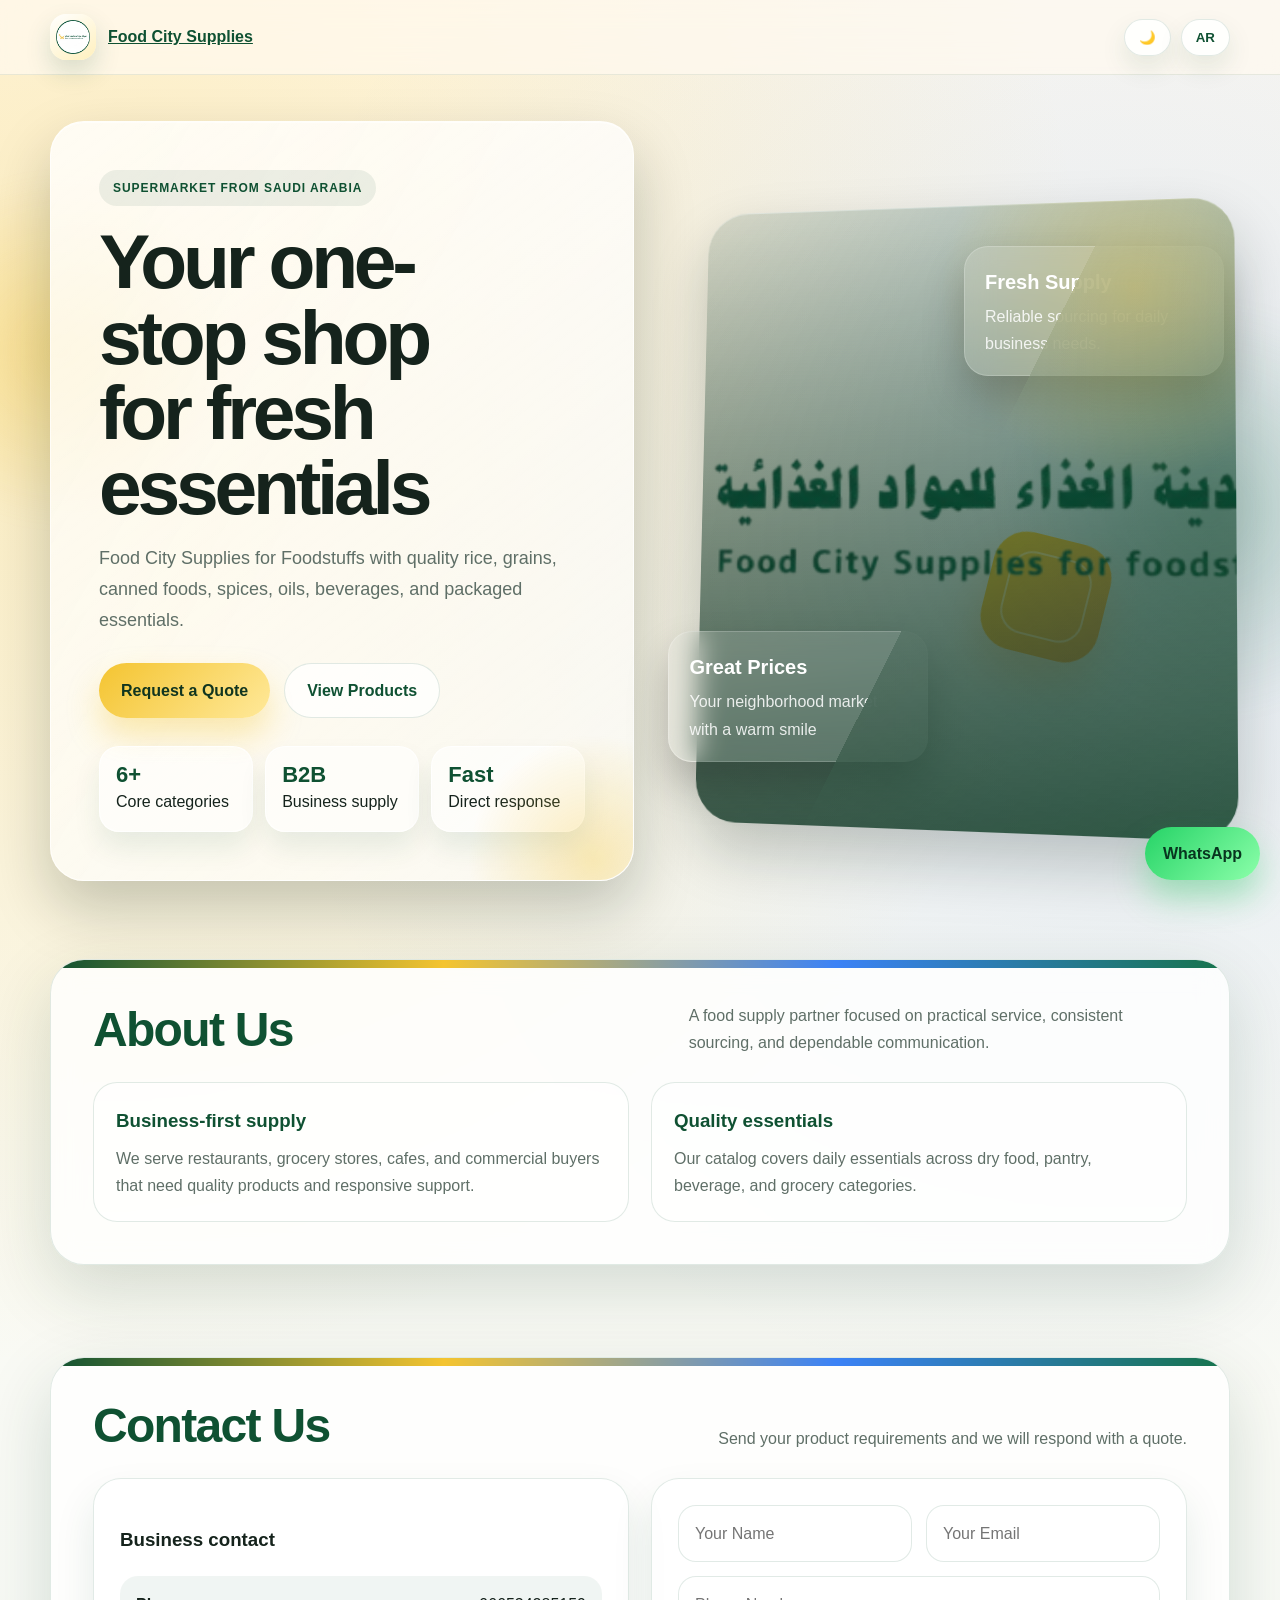
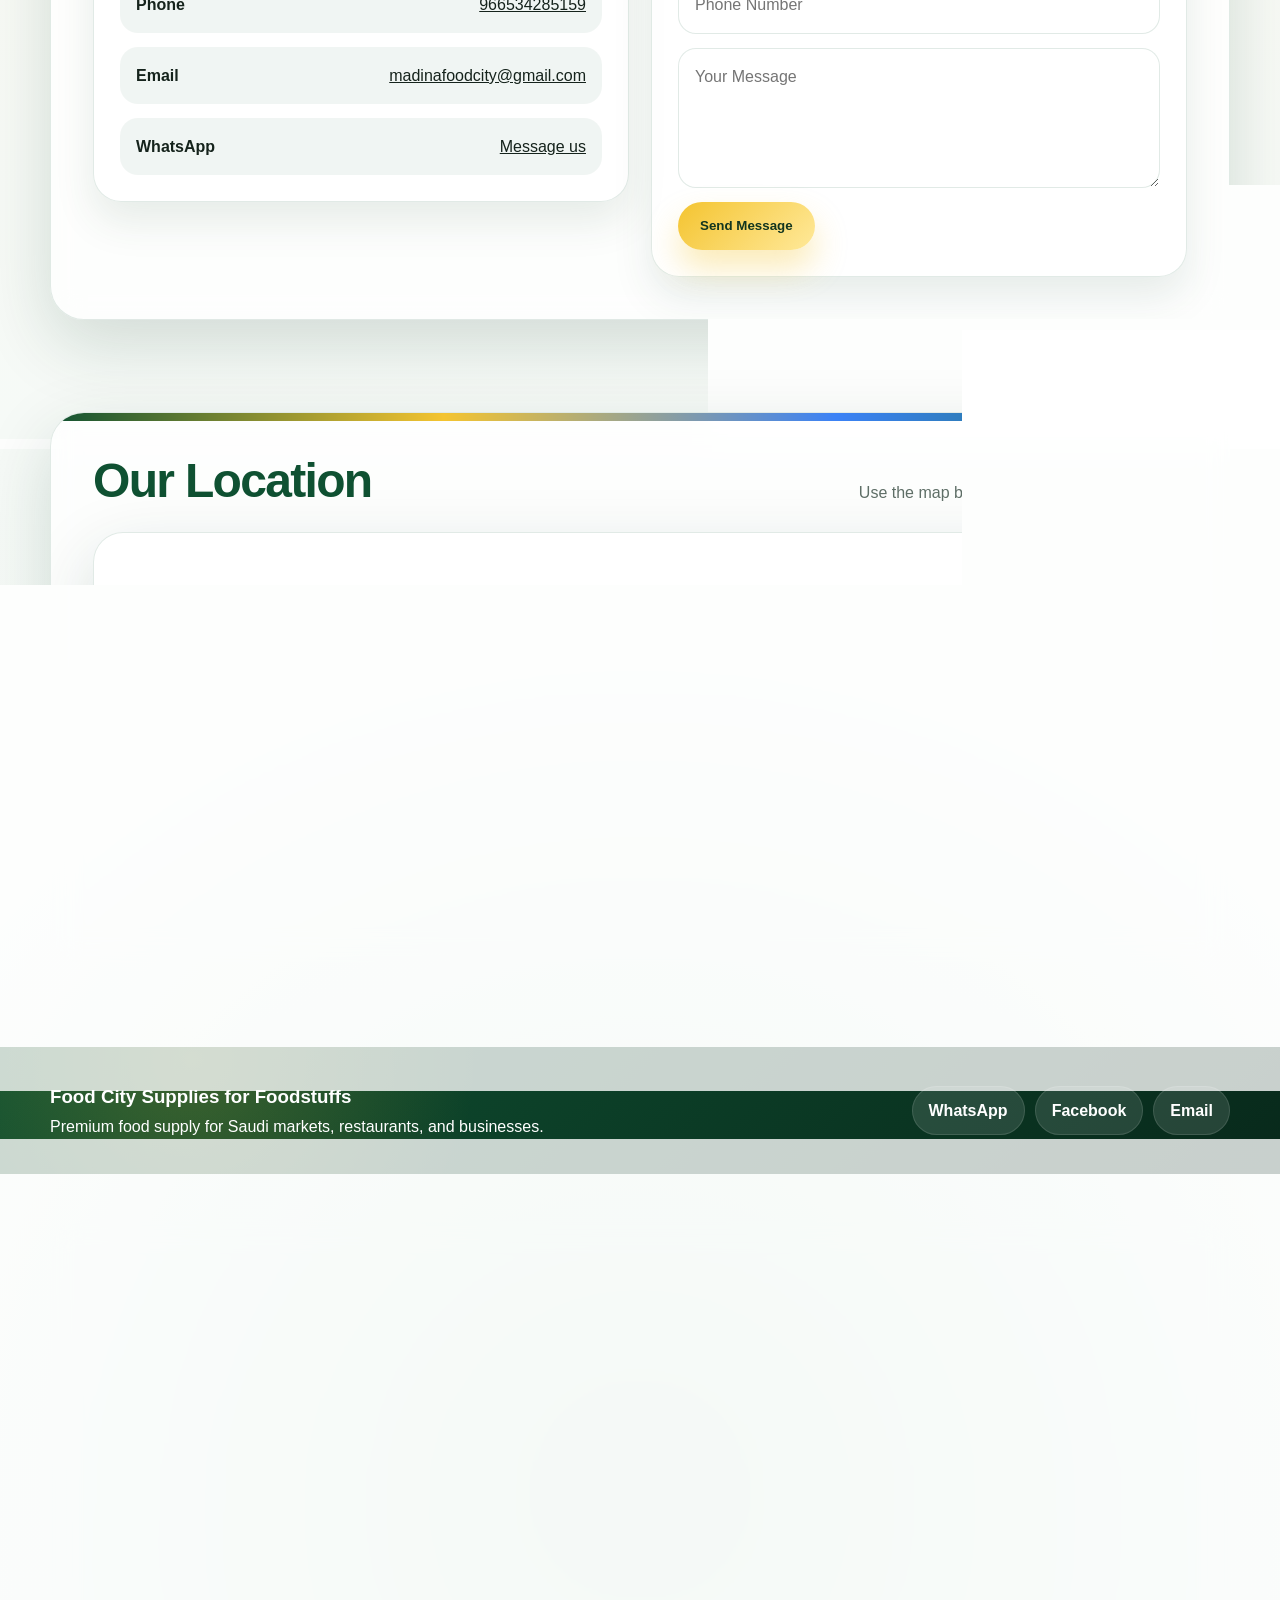
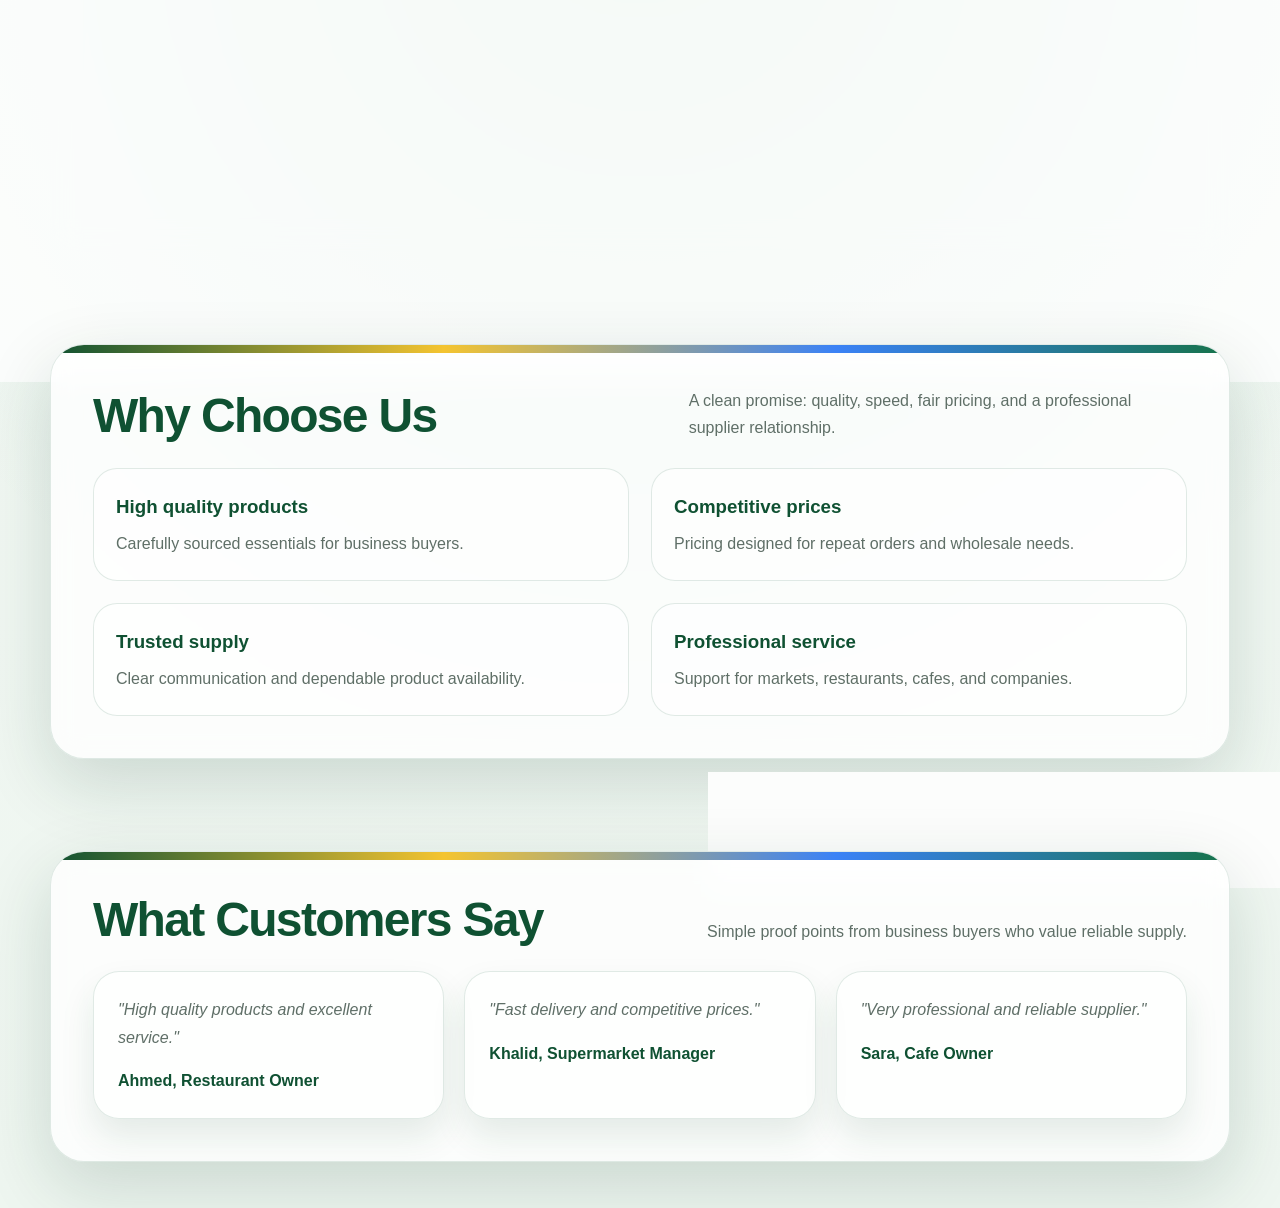
==== commit f8a5dd93: "new ui" ====
--- a/index.html
+++ b/index.html
@@ -1064,7 +1064,7 @@
                 </div>
                 <div class="social-links">
                     <a href="https://wa.me/966534285159" target="_blank" rel="noopener noreferrer">WhatsApp</a>
-                    <a href="https://facebook.com/yourpage" target="_blank" rel="noopener noreferrer">Facebook</a>
+                    <a href="https://www.facebook.com/share/1CcYiDX57R/" target="_blank" rel="noopener noreferrer">Facebook</a>
                     <a href="mailto:madinafoodcity@gmail.com">Email</a>
                 </div>
             </div>
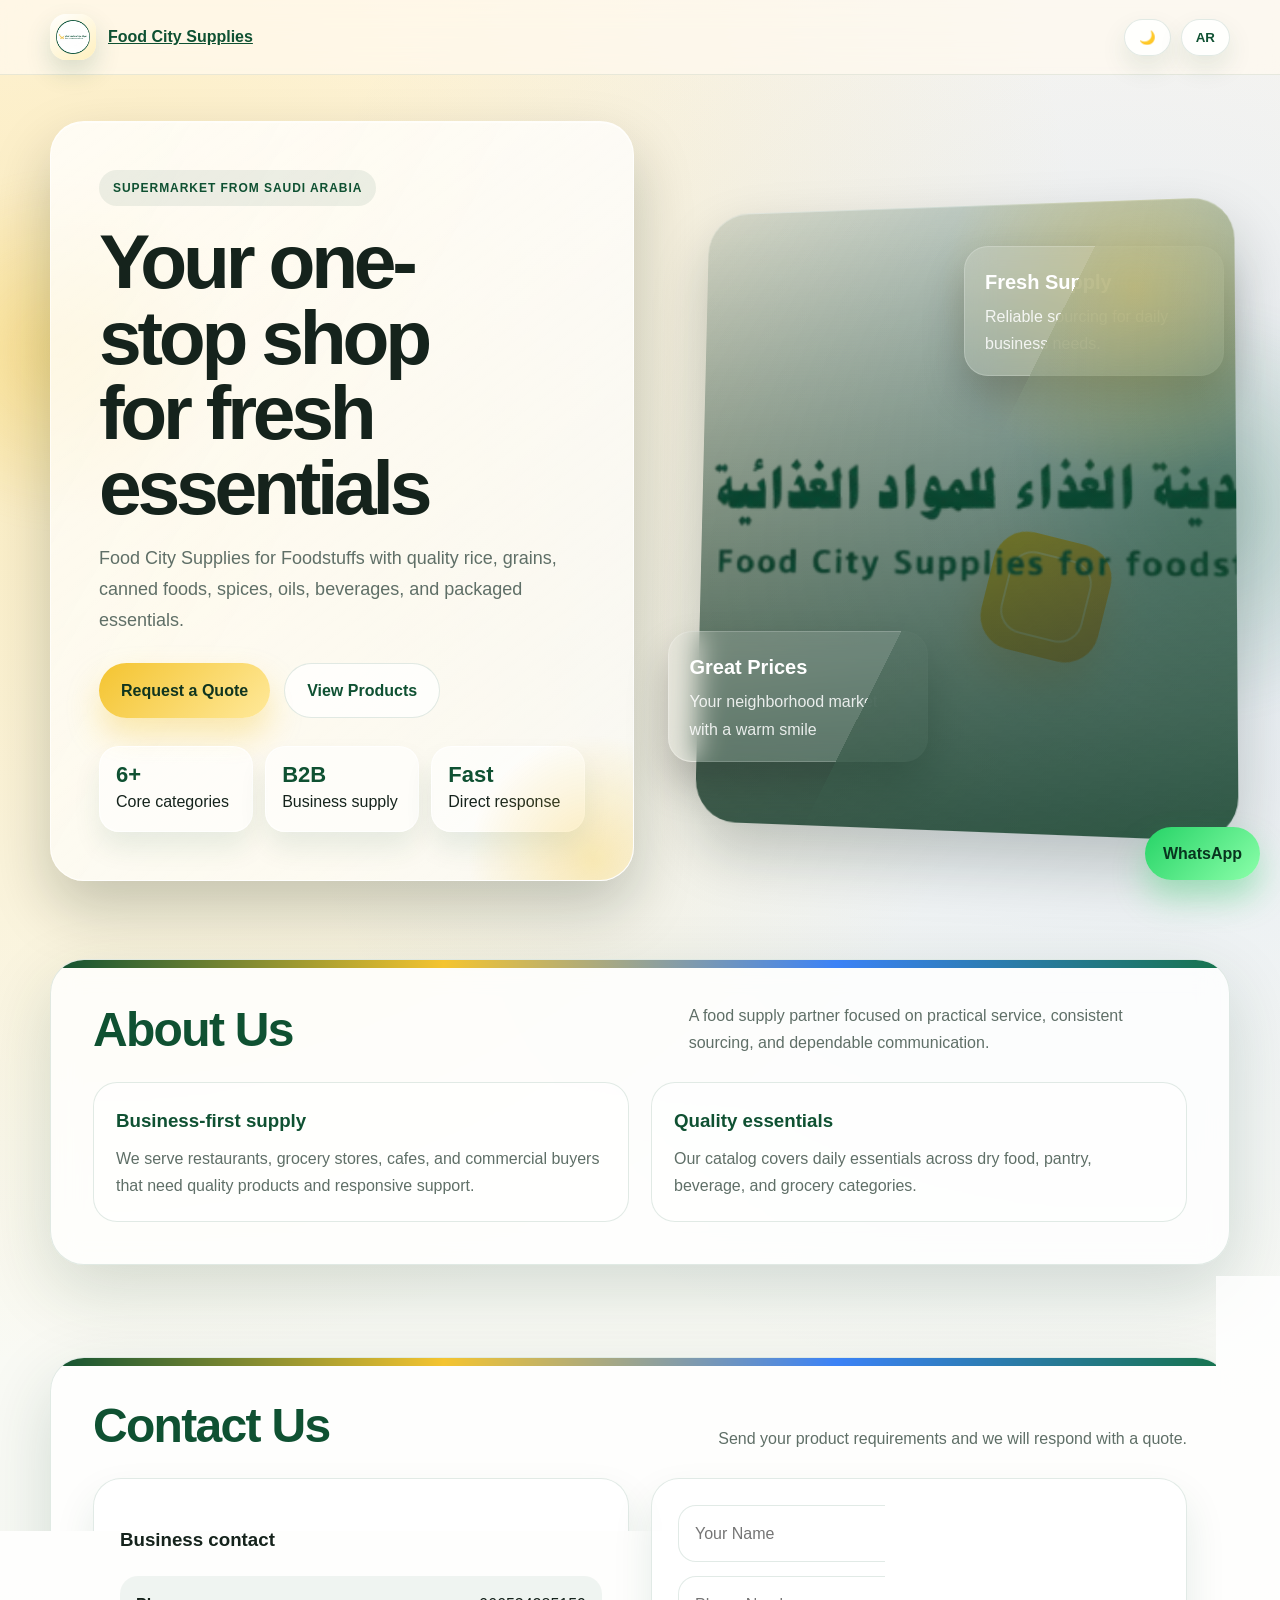
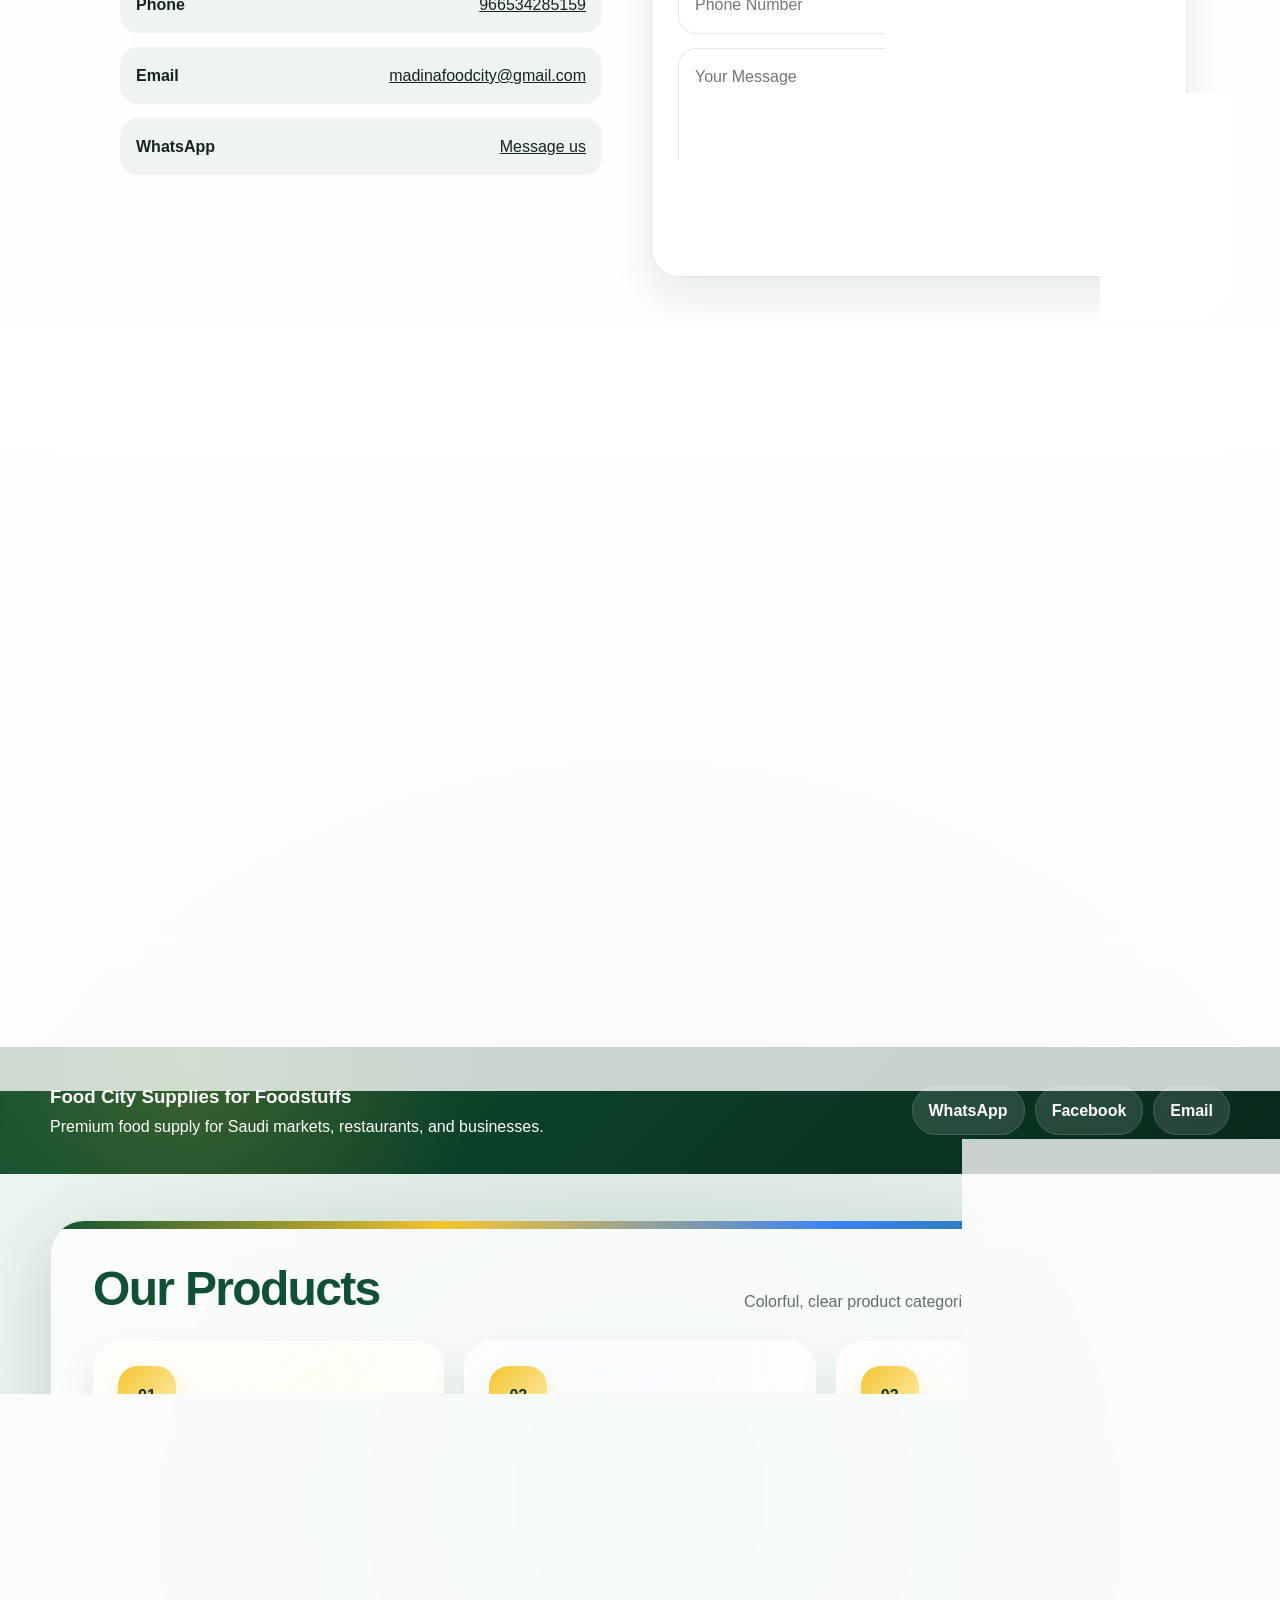
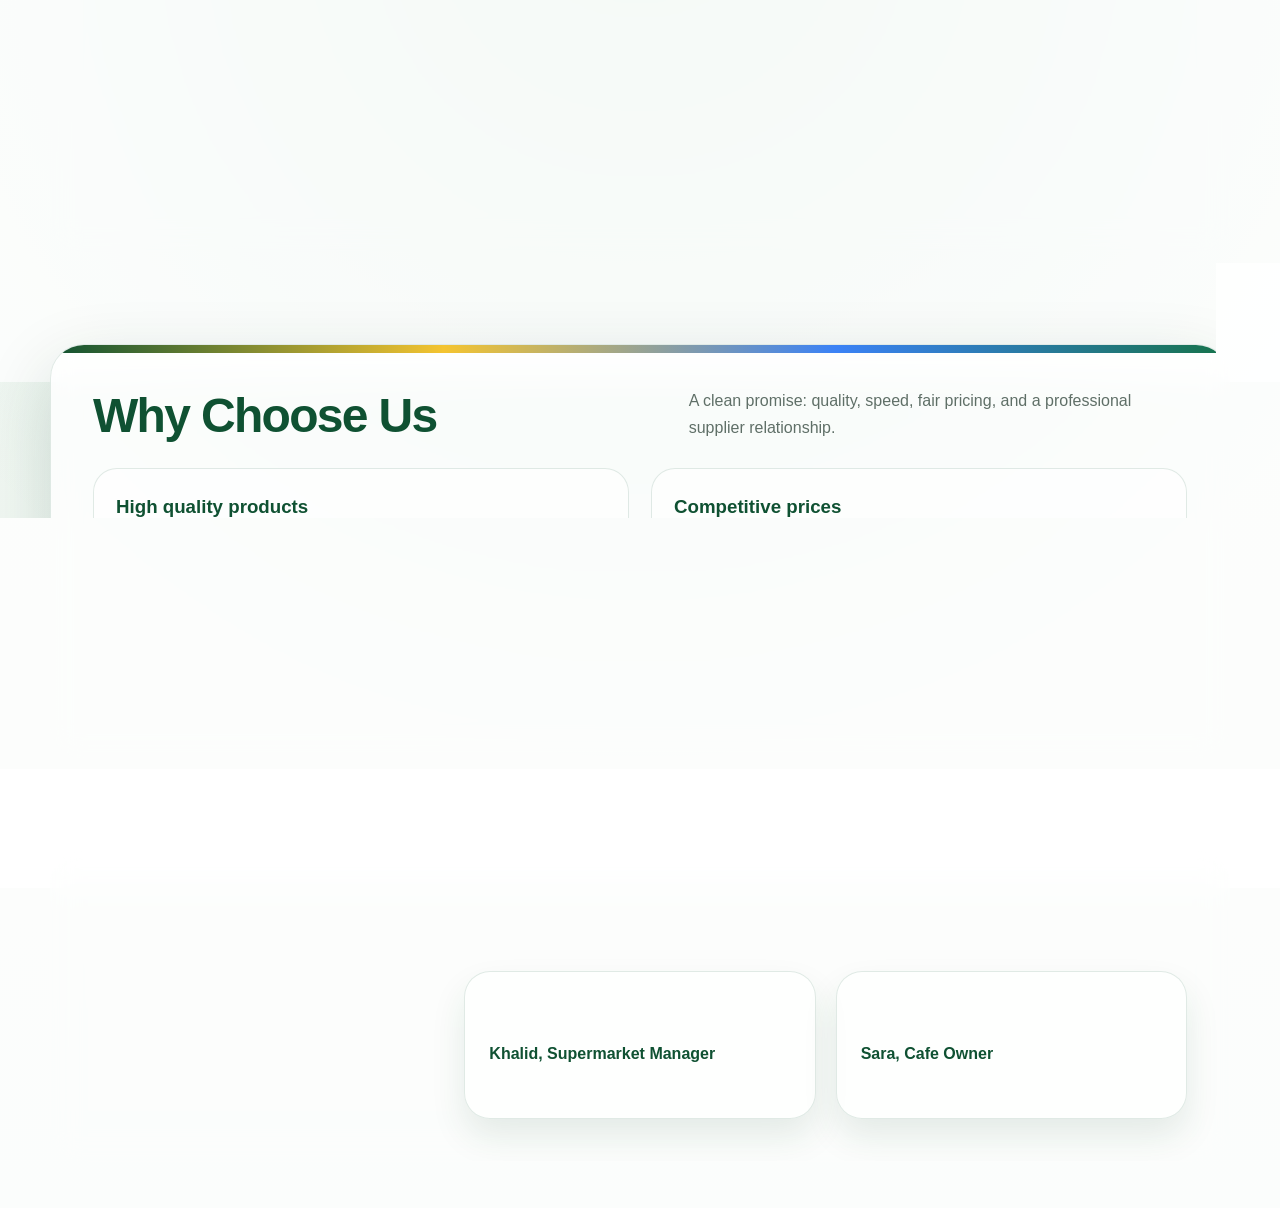
==== commit ca64d204: "new ui index.html" ====
--- a/index.html
+++ b/index.html
@@ -2,6 +2,7 @@
 <html lang="en">
 <head>
     <meta charset="UTF-8">
+    <meta name="google-site-verification" content="XnaF94wnbAyYoWhEZEqMeAZTpmVxB8dlE2vq5o0LJA4" />
     <meta name="viewport" content="width=device-width, initial-scale=1.0">
     <meta name="theme-color" content="#0f5132">
     <meta name="description" content="Food City Supplies for Foodstuffs is a trusted supplier of rice, grains, canned foods, spices, cooking oils, and dry foods in Saudi Arabia.">
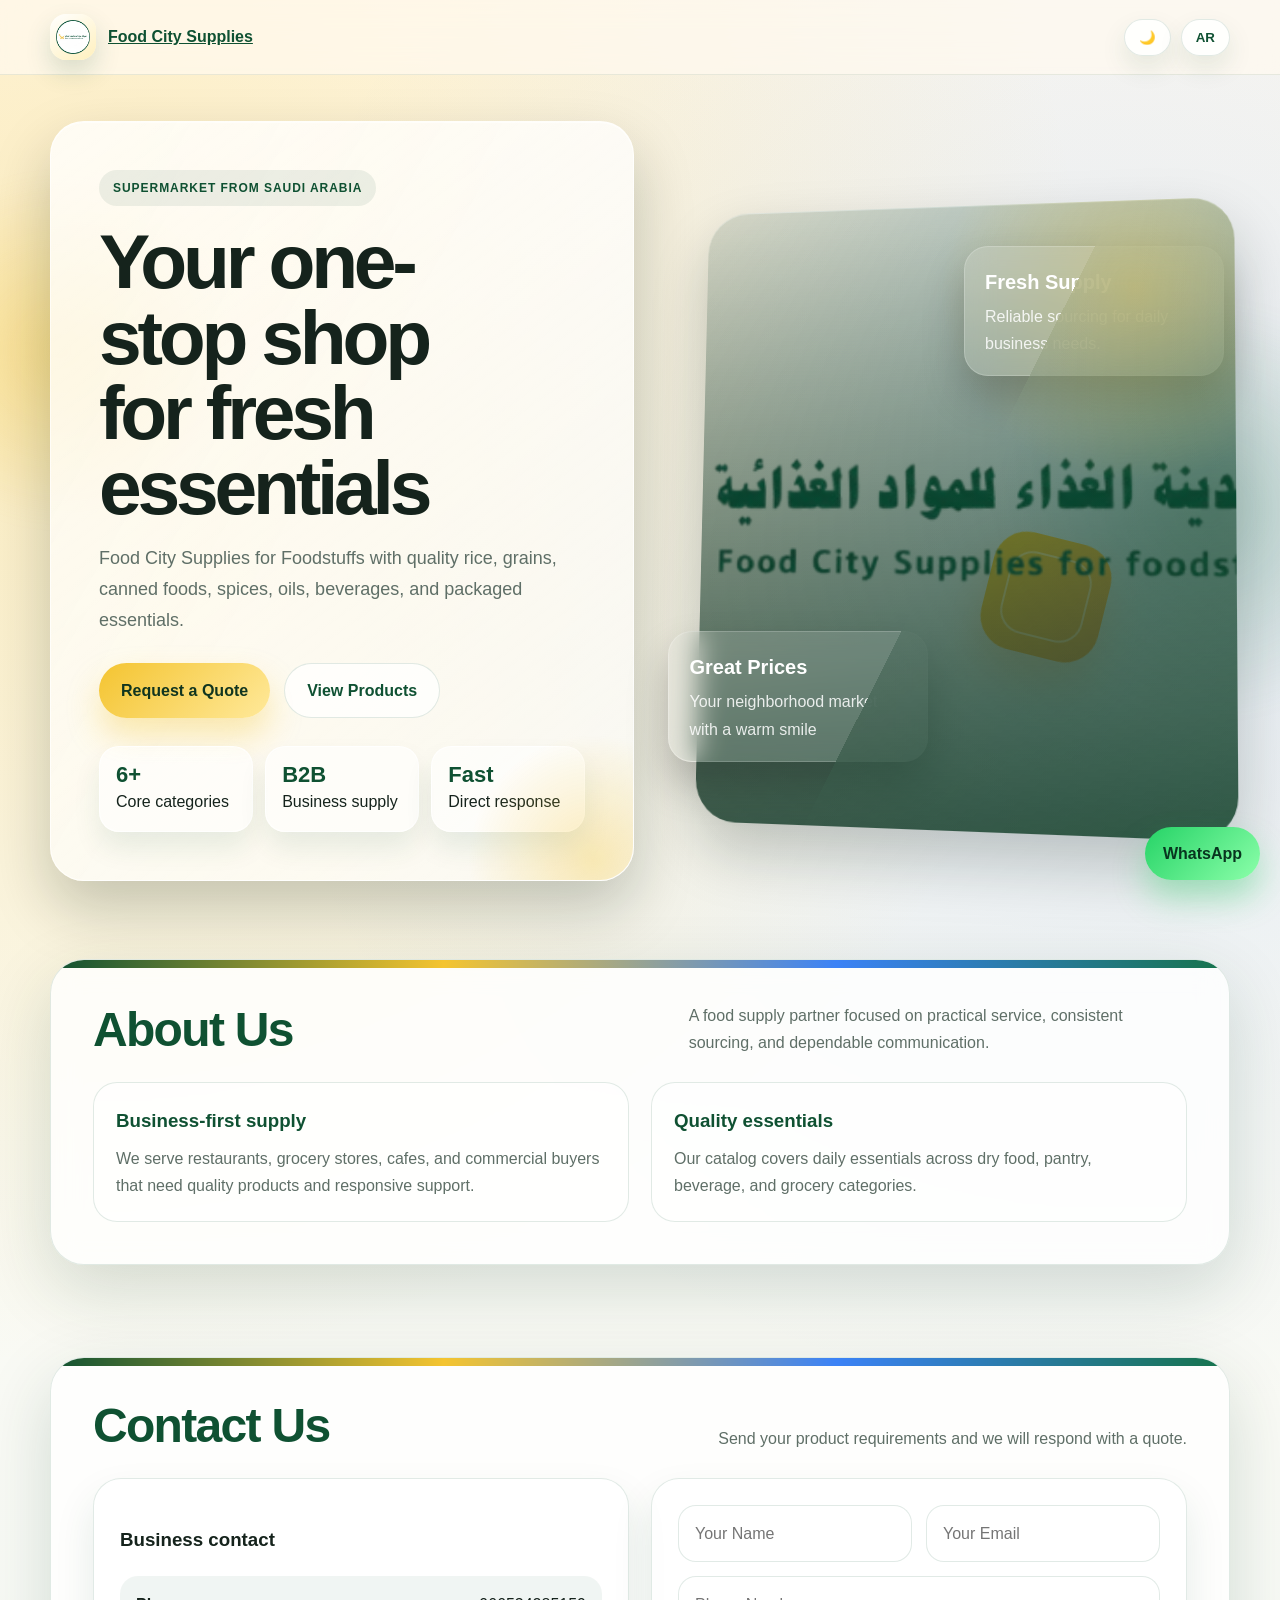
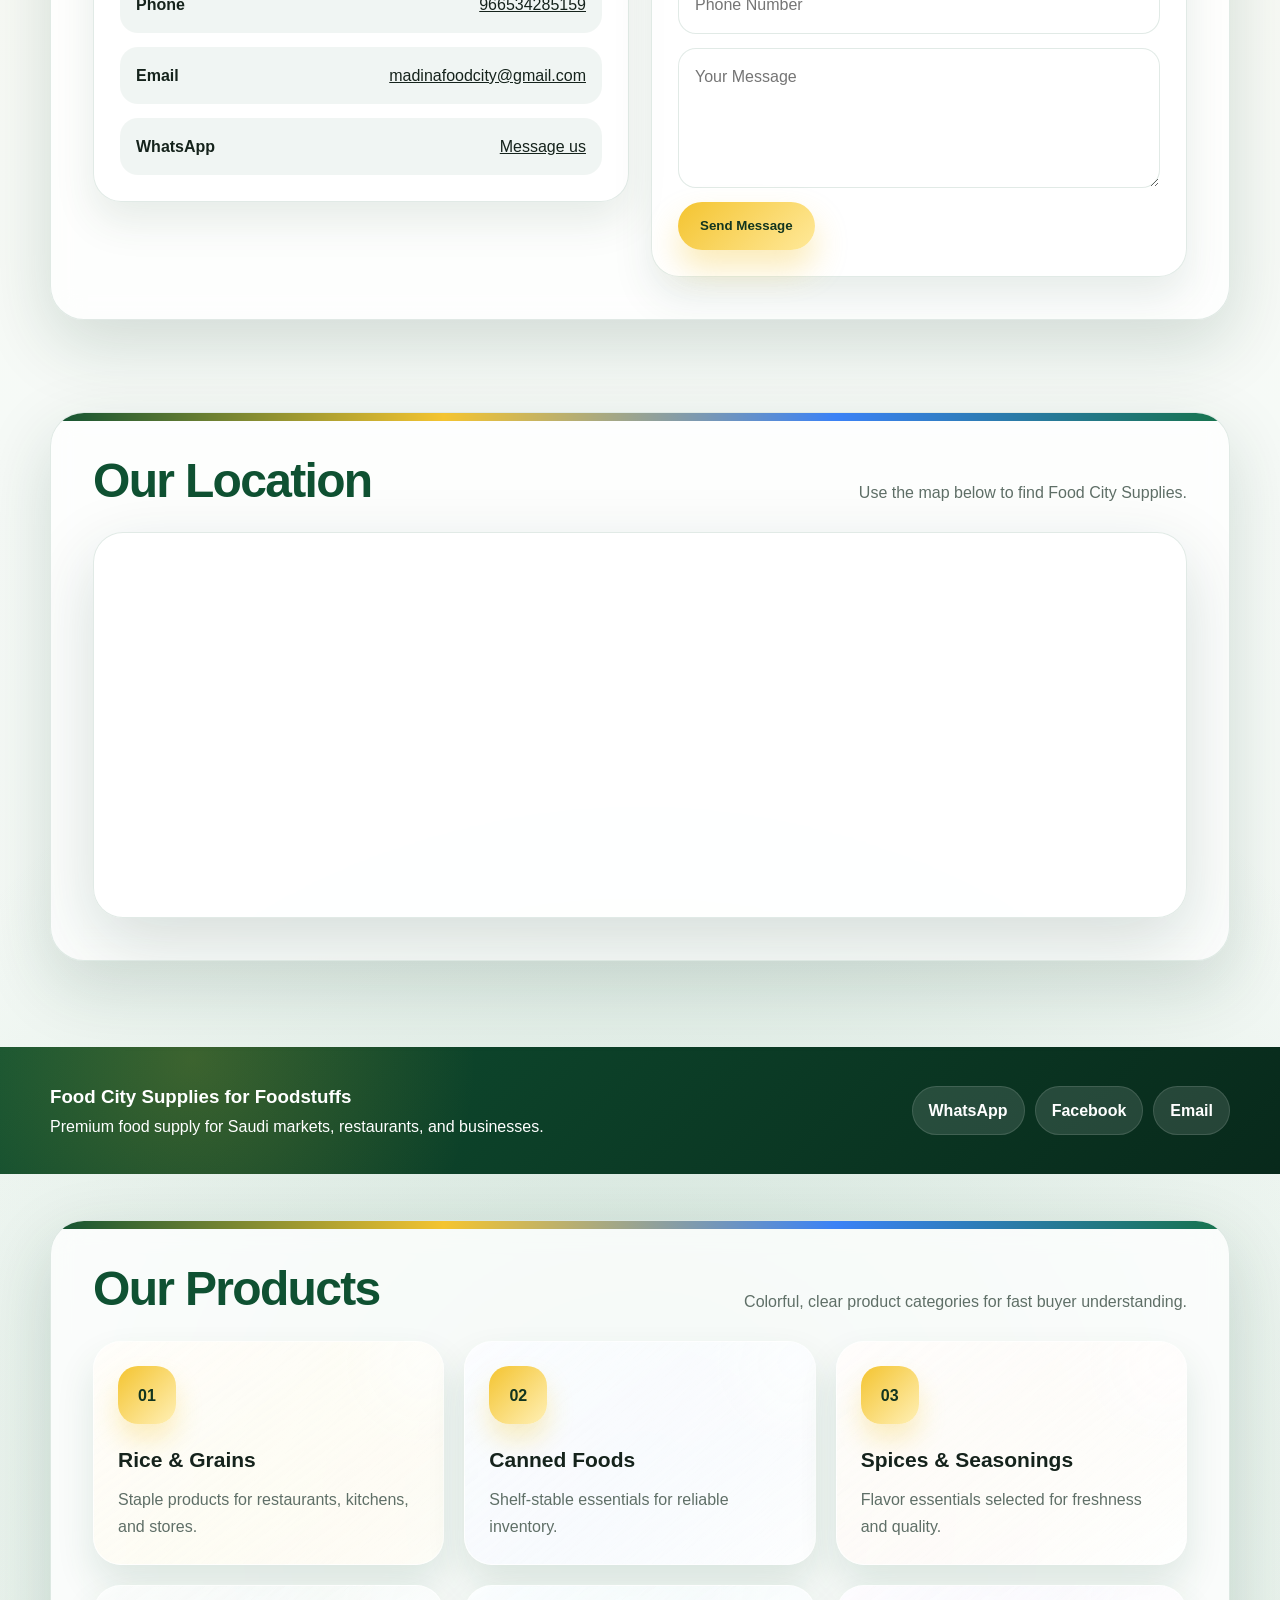
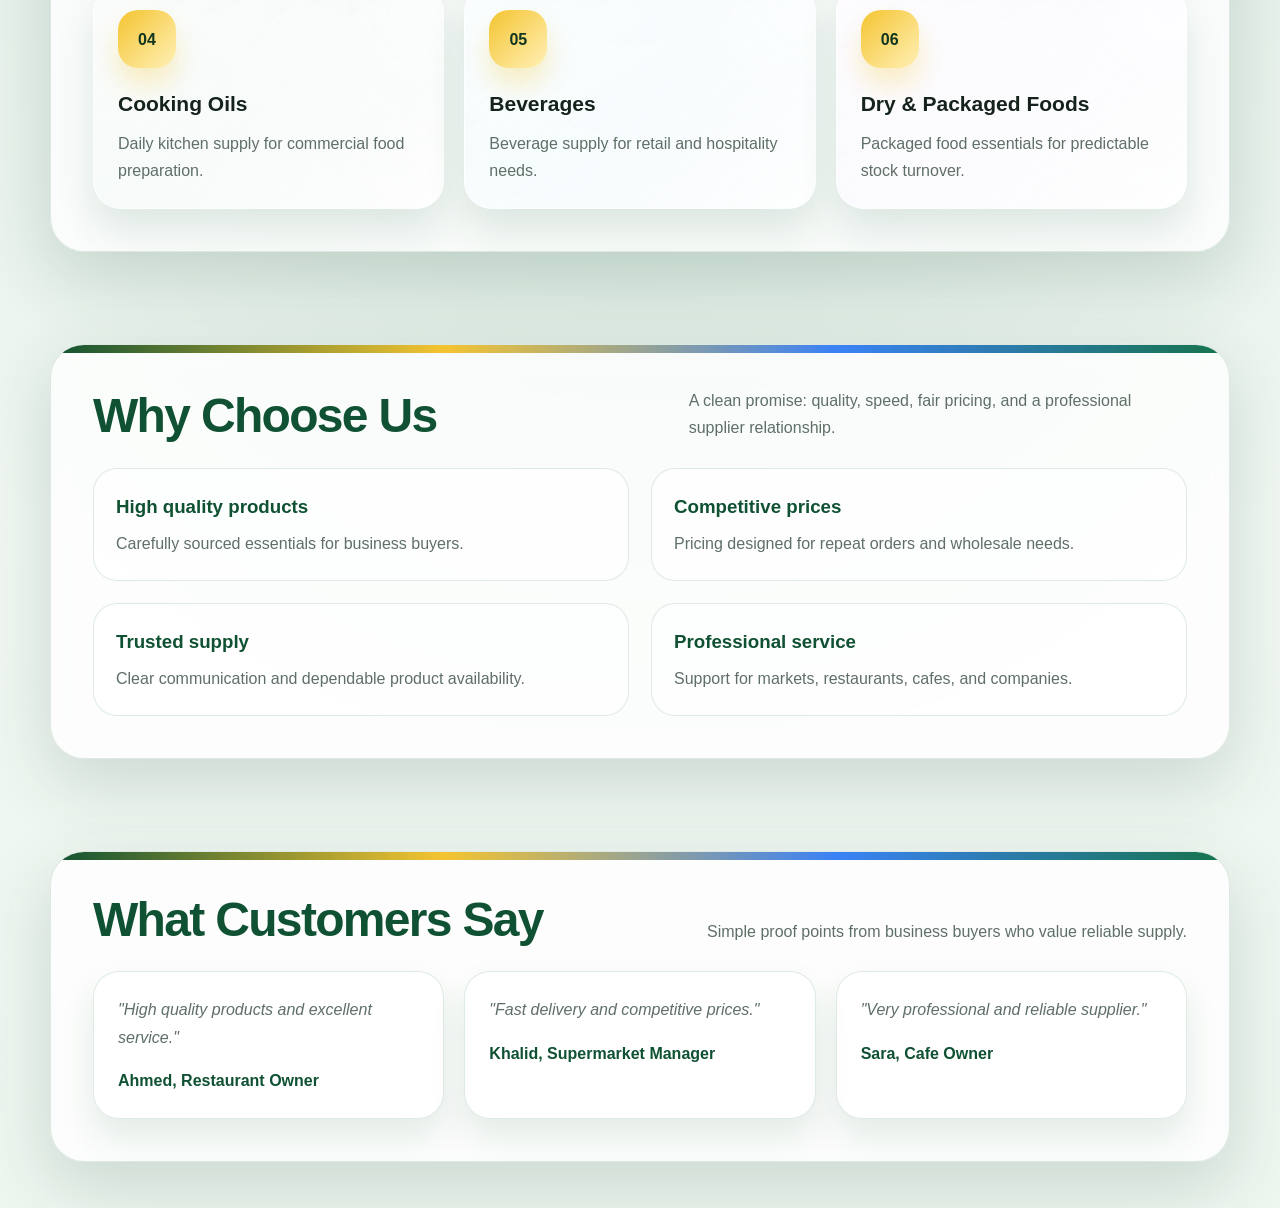
==== commit 1fd35414: "Update index.html" ====
--- a/index.html
+++ b/index.html
@@ -1122,8 +1122,6 @@
         });
     </script>
     <script src="dark-mode.js"></script>
-</body>
-</html>
 
             <section class="container reveal" id="products">
                 <div class="section-card">
@@ -1261,3 +1259,5 @@
                     </div>
                 </div>
             </section>
+    </body>
+</html>
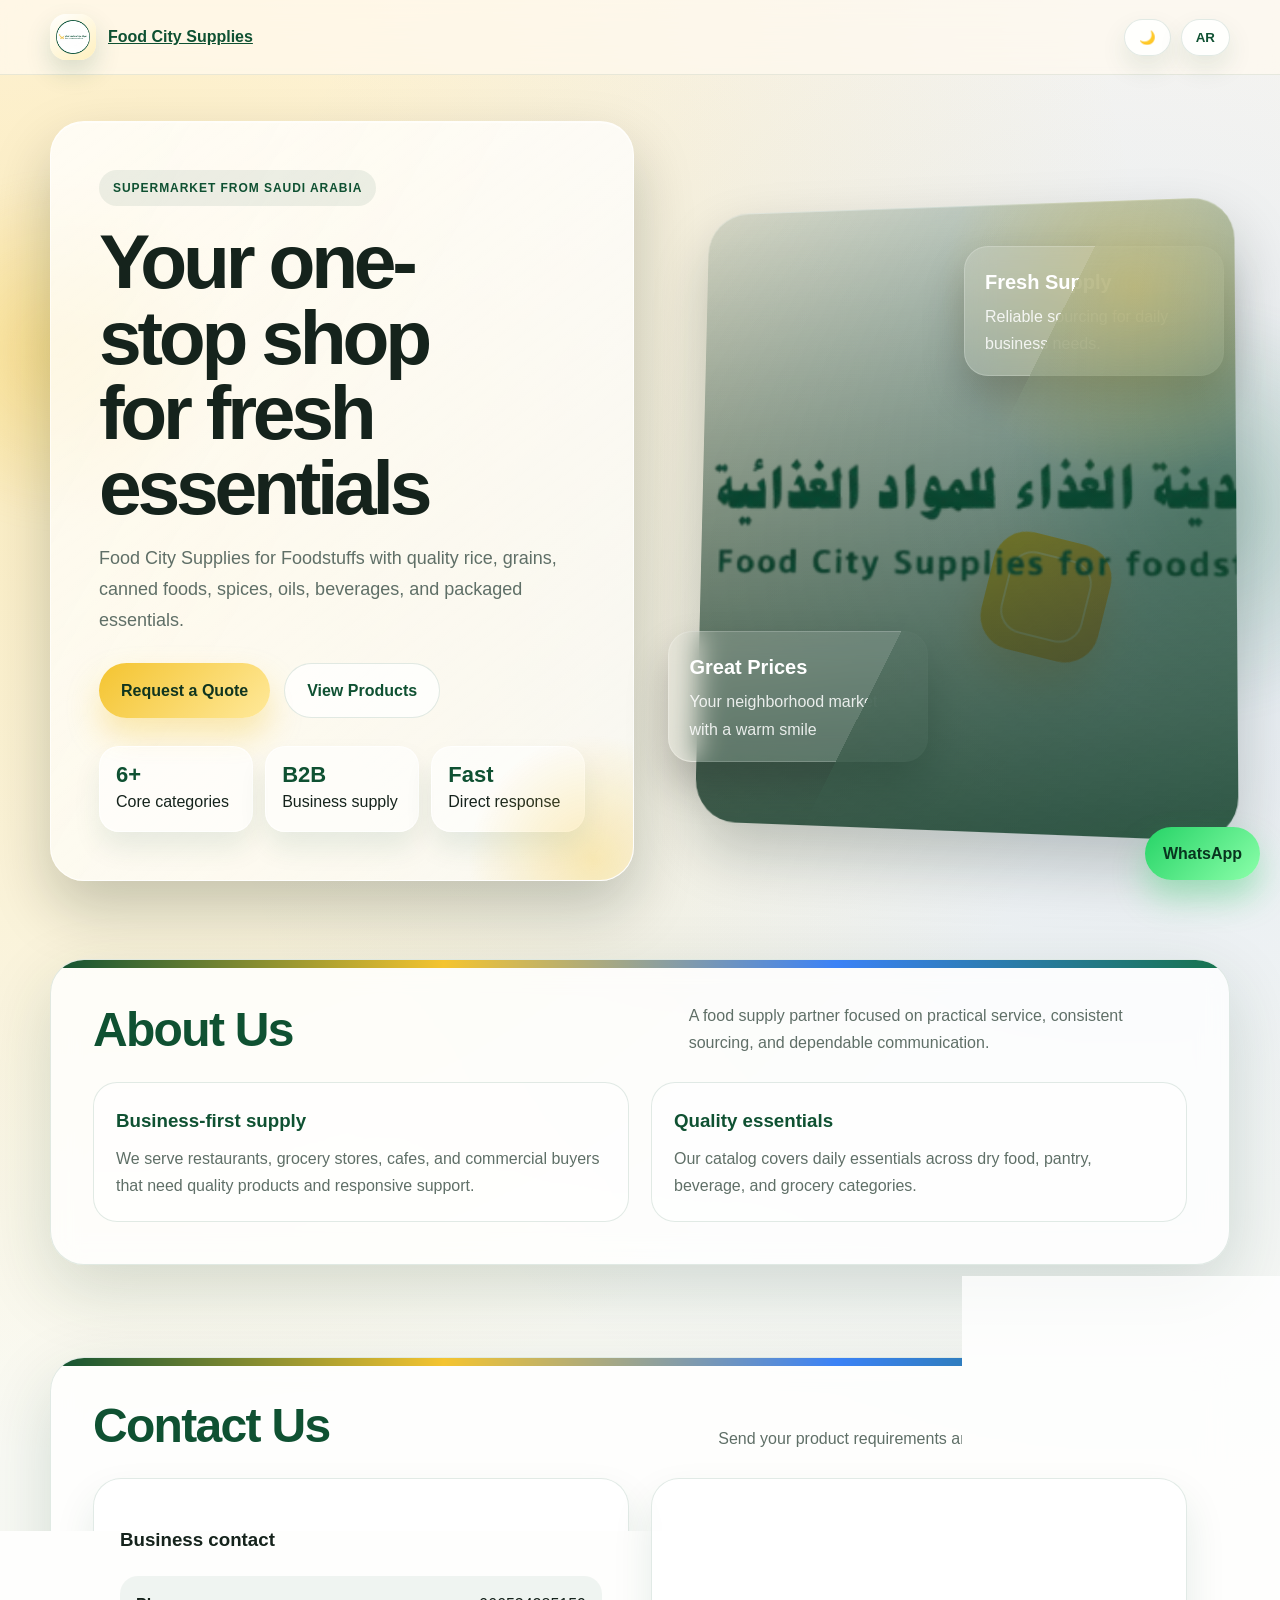
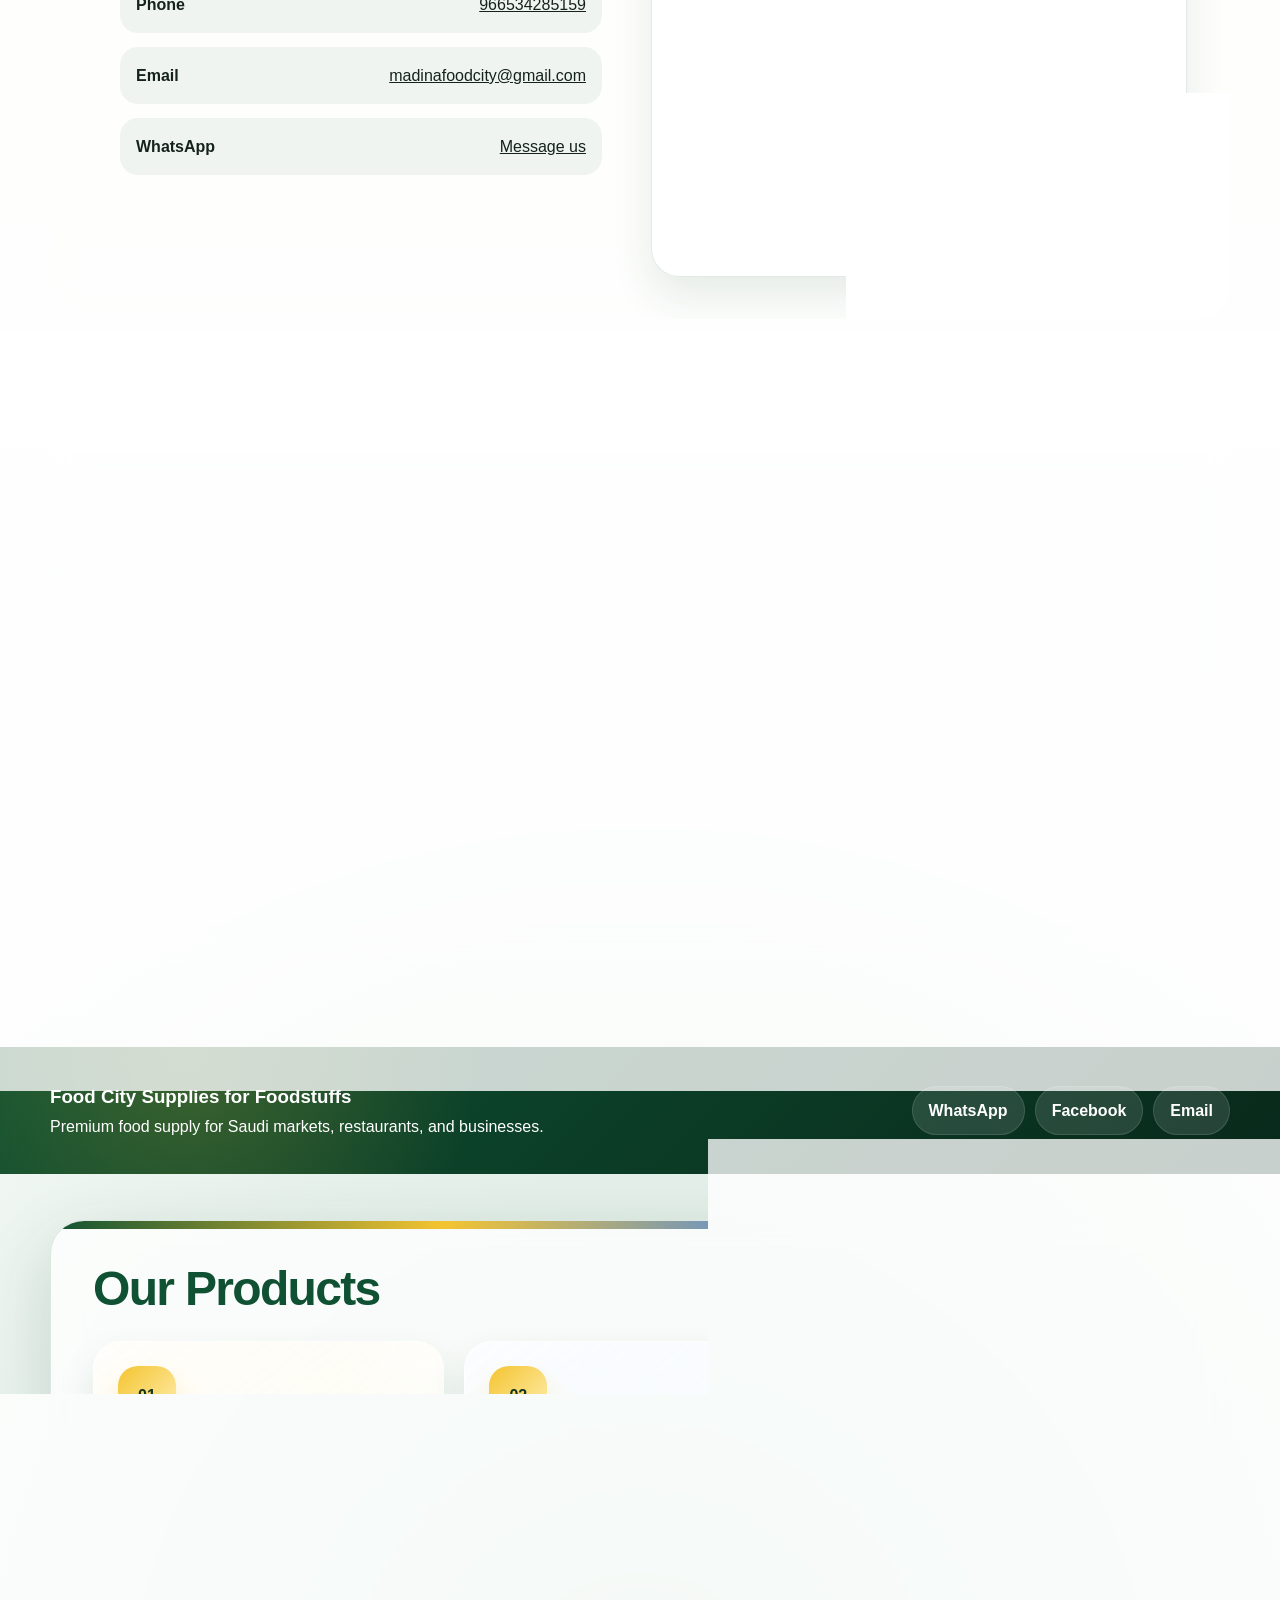
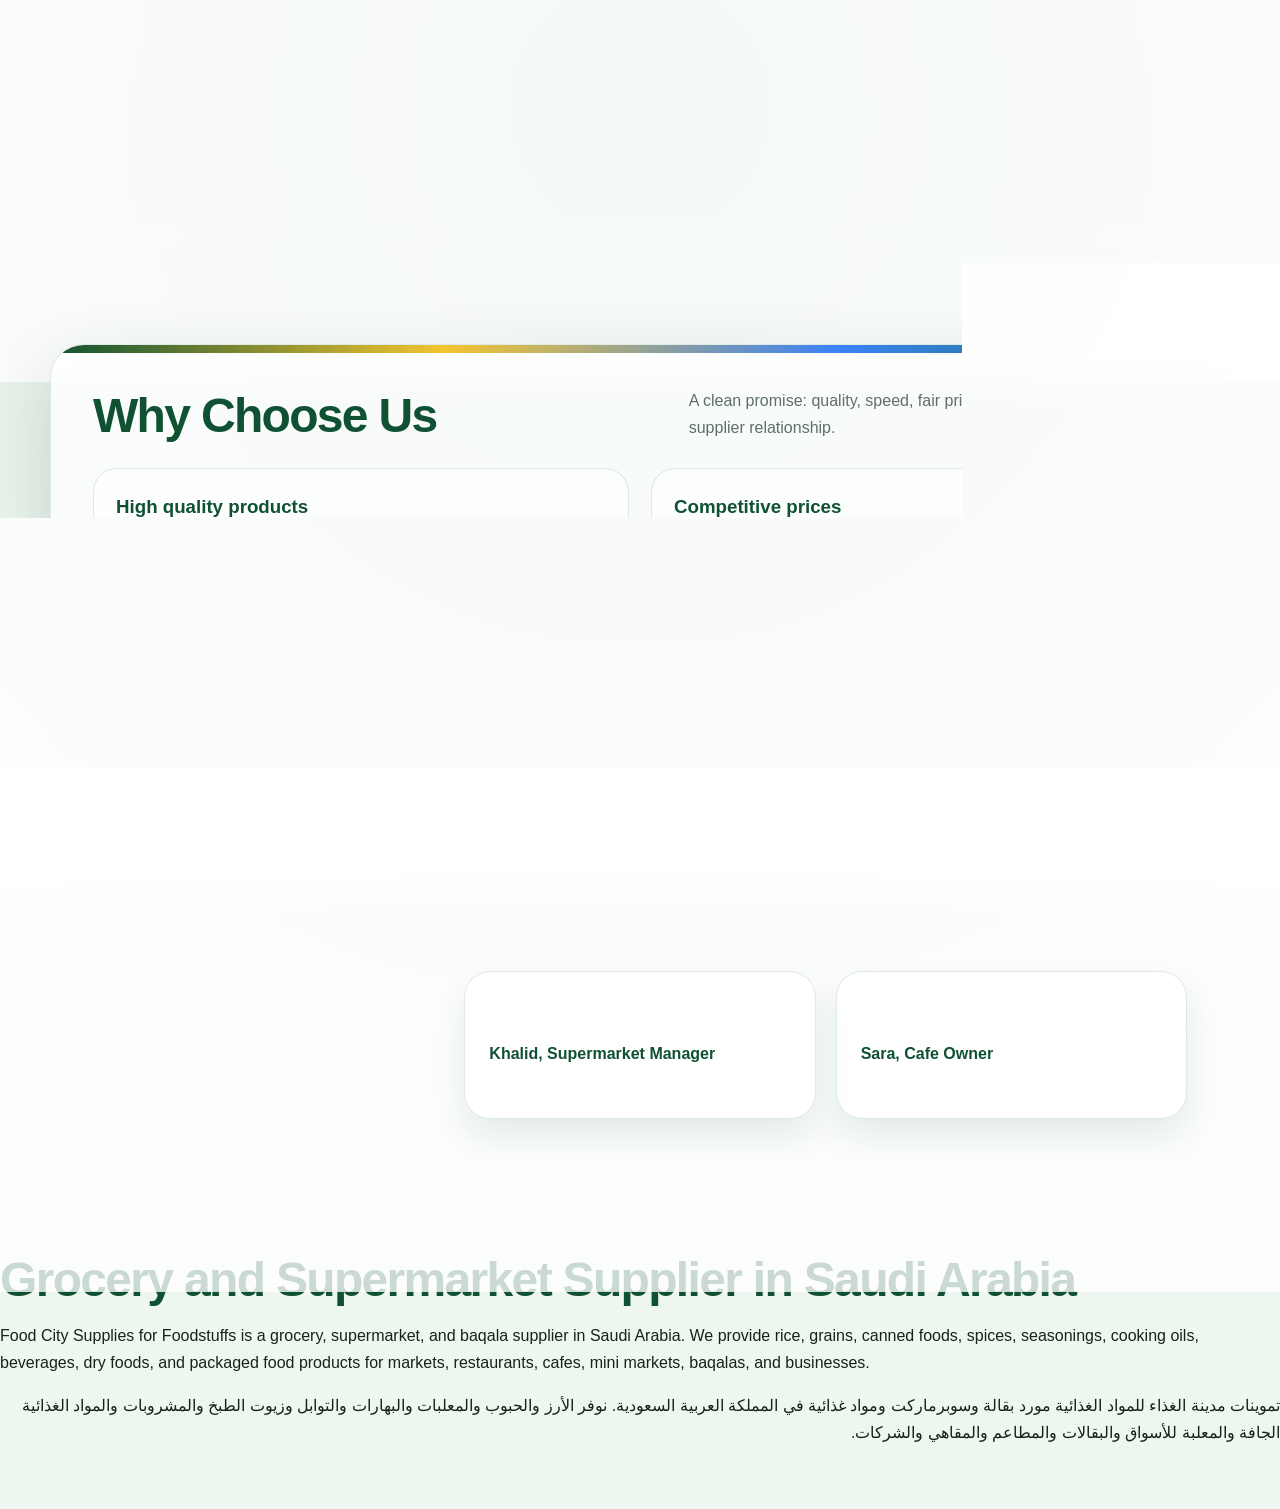
==== commit 254eab2c: "Update index.html" ====
--- a/index.html
+++ b/index.html
@@ -13,7 +13,12 @@
     <link rel="apple-touch-icon" href="icon-512.png">
     <link rel="manifest" href="manifest.json">
     <link rel="stylesheet" href="dark-mode.css">
-    <title>Food City Supplies | Food Supplier in Saudi Arabia</title>
+    <title>Food City Supplies | Grocery & Supermarket Supplier in Saudi Arabia</title>
+
+<meta name="description" content="Food City Supplies is a grocery and supermarket supplier in Saudi Arabia offering rice, grains, canned foods, spices, cooking oils, beverages, dry foods, and packaged food products for markets, baqalas, restaurants, and businesses.">
+
+<meta name="keywords" content="grocery supplier Saudi Arabia, supermarket supplier Saudi Arabia, baqala supplier, بقالة, تموينات, مواد غذائية, مورد مواد غذائية, بقالة السعودية, تموينات السعودية, grocery wholesale, supermarket wholesale, food supplier Saudi Arabia, rice supplier, canned food supplier, spices supplier, cooking oil supplier, beverages supplier, dry food supplier, packaged food supplier, restaurant food supplier, grocery distributor Saudi Arabia, food distributor Saudi Arabia">
+
     <style>
         :root {
             --ink: #15231c;
@@ -1259,5 +1264,18 @@
                     </div>
                 </div>
             </section>
+    <section class="seo-content" aria-label="Food City Supplies grocery supplier information">
+    <h2>Grocery and Supermarket Supplier in Saudi Arabia</h2>
+    <p>
+        Food City Supplies for Foodstuffs is a grocery, supermarket, and baqala supplier in Saudi Arabia.
+        We provide rice, grains, canned foods, spices, seasonings, cooking oils, beverages, dry foods,
+        and packaged food products for markets, restaurants, cafes, mini markets, baqalas, and businesses.
+    </p>
+    <p lang="ar" dir="rtl">
+        تموينات مدينة الغذاء للمواد الغذائية مورد بقالة وسوبرماركت ومواد غذائية في المملكة العربية السعودية.
+        نوفر الأرز والحبوب والمعلبات والبهارات والتوابل وزيوت الطبخ والمشروبات والمواد الغذائية الجافة
+        والمعلبة للأسواق والبقالات والمطاعم والمقاهي والشركات.
+    </p>
+</section>
     </body>
 </html>
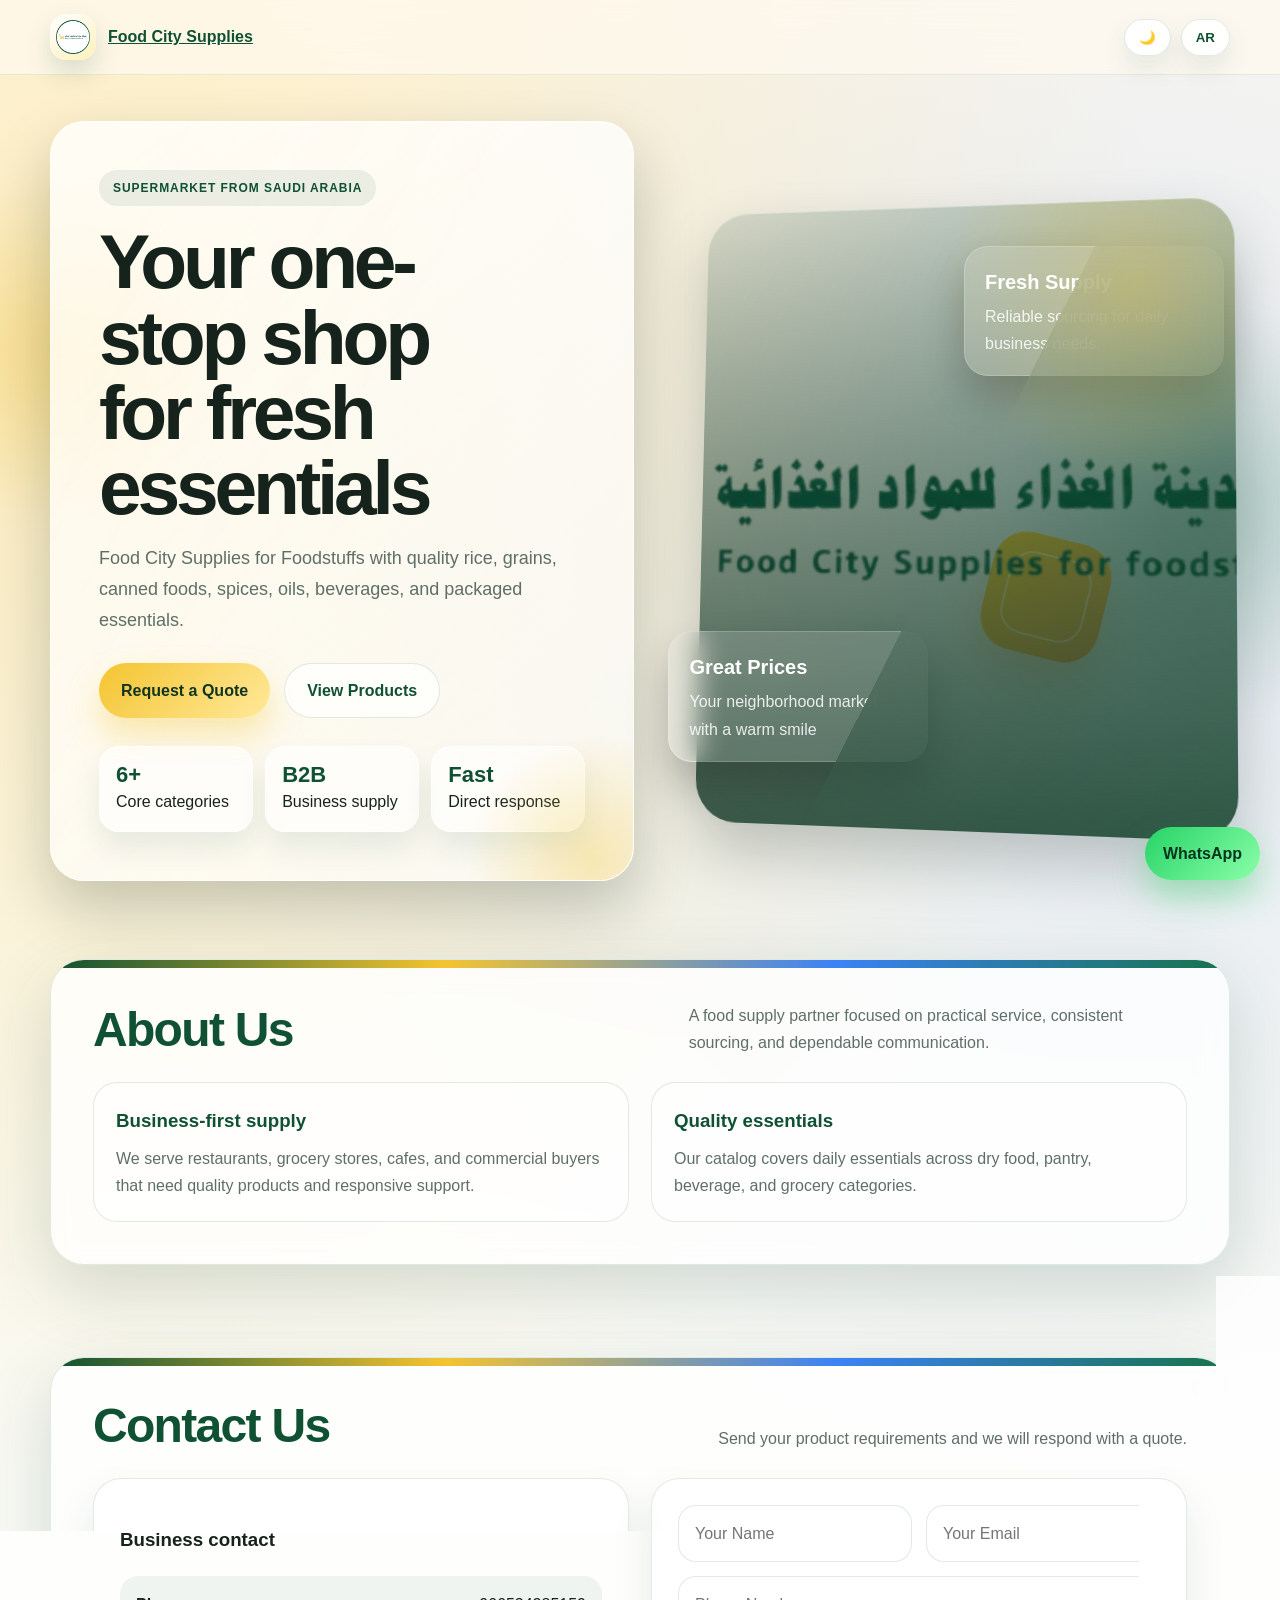
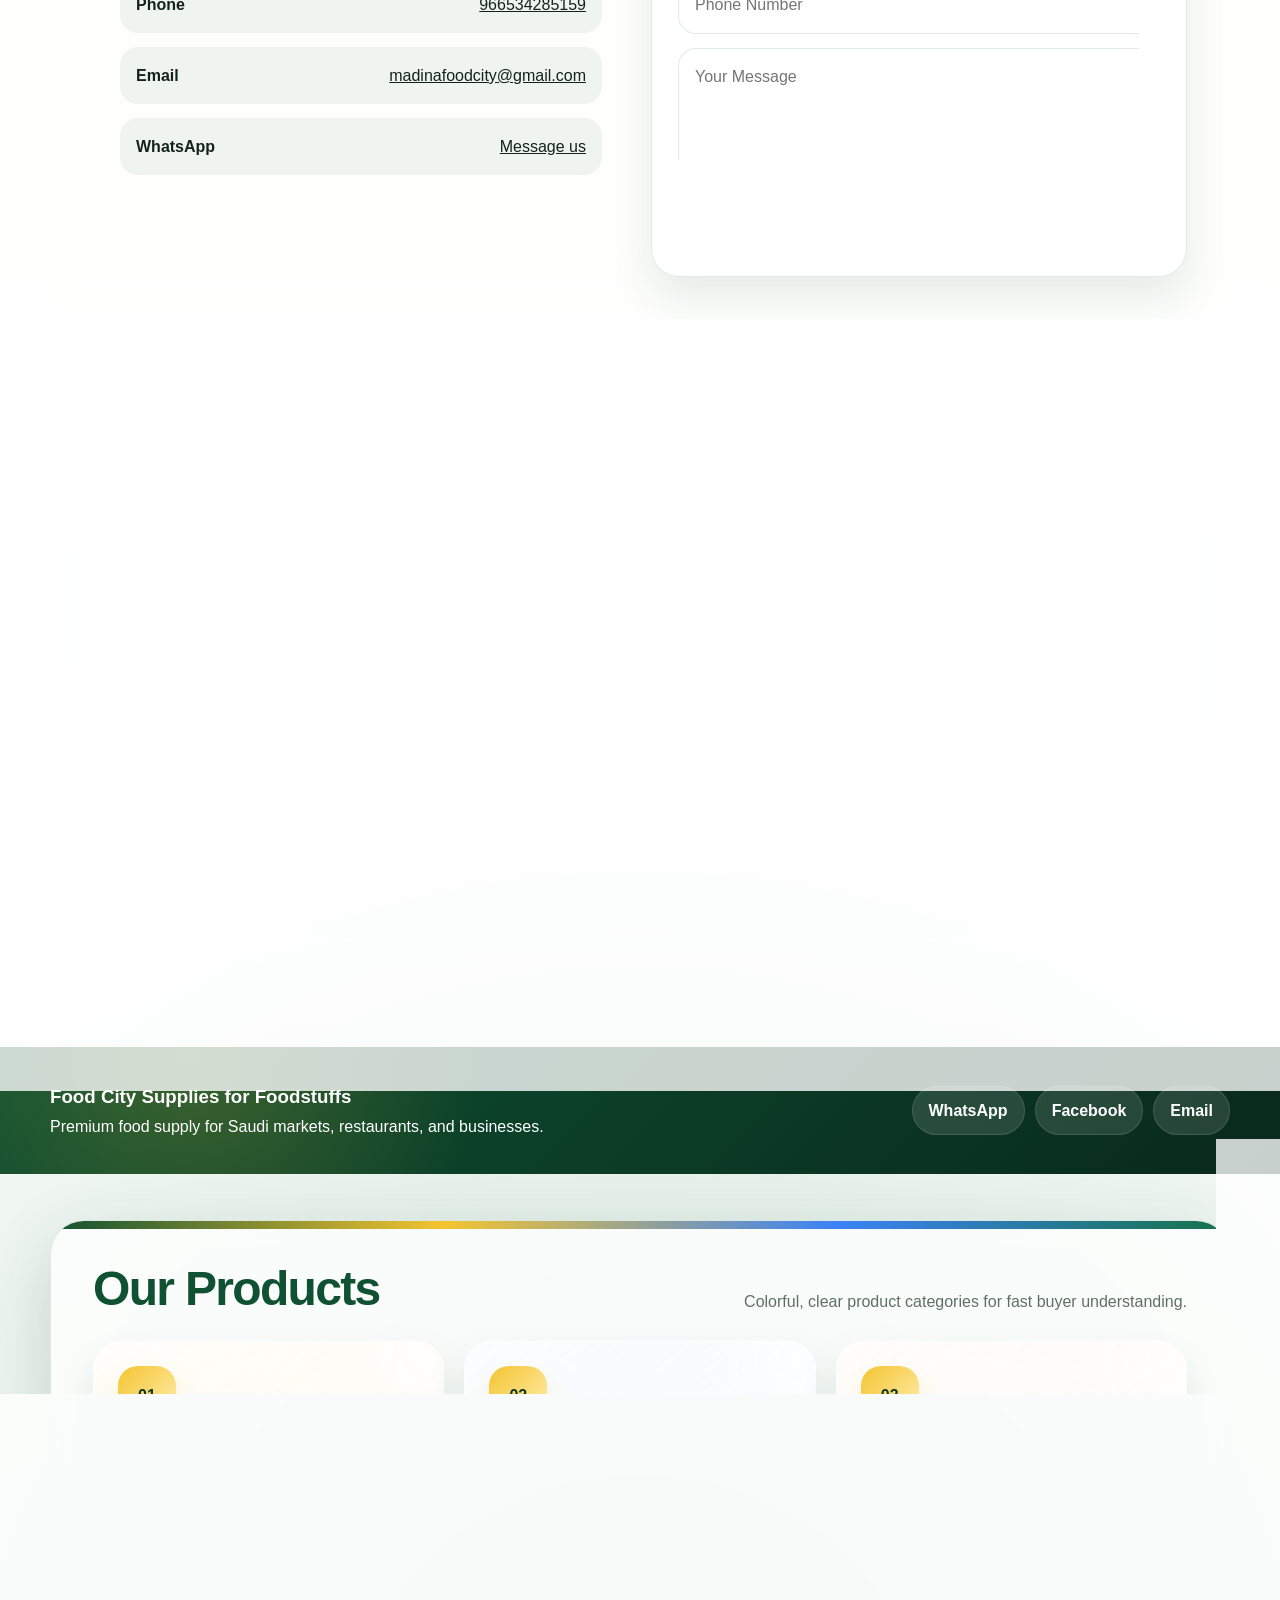
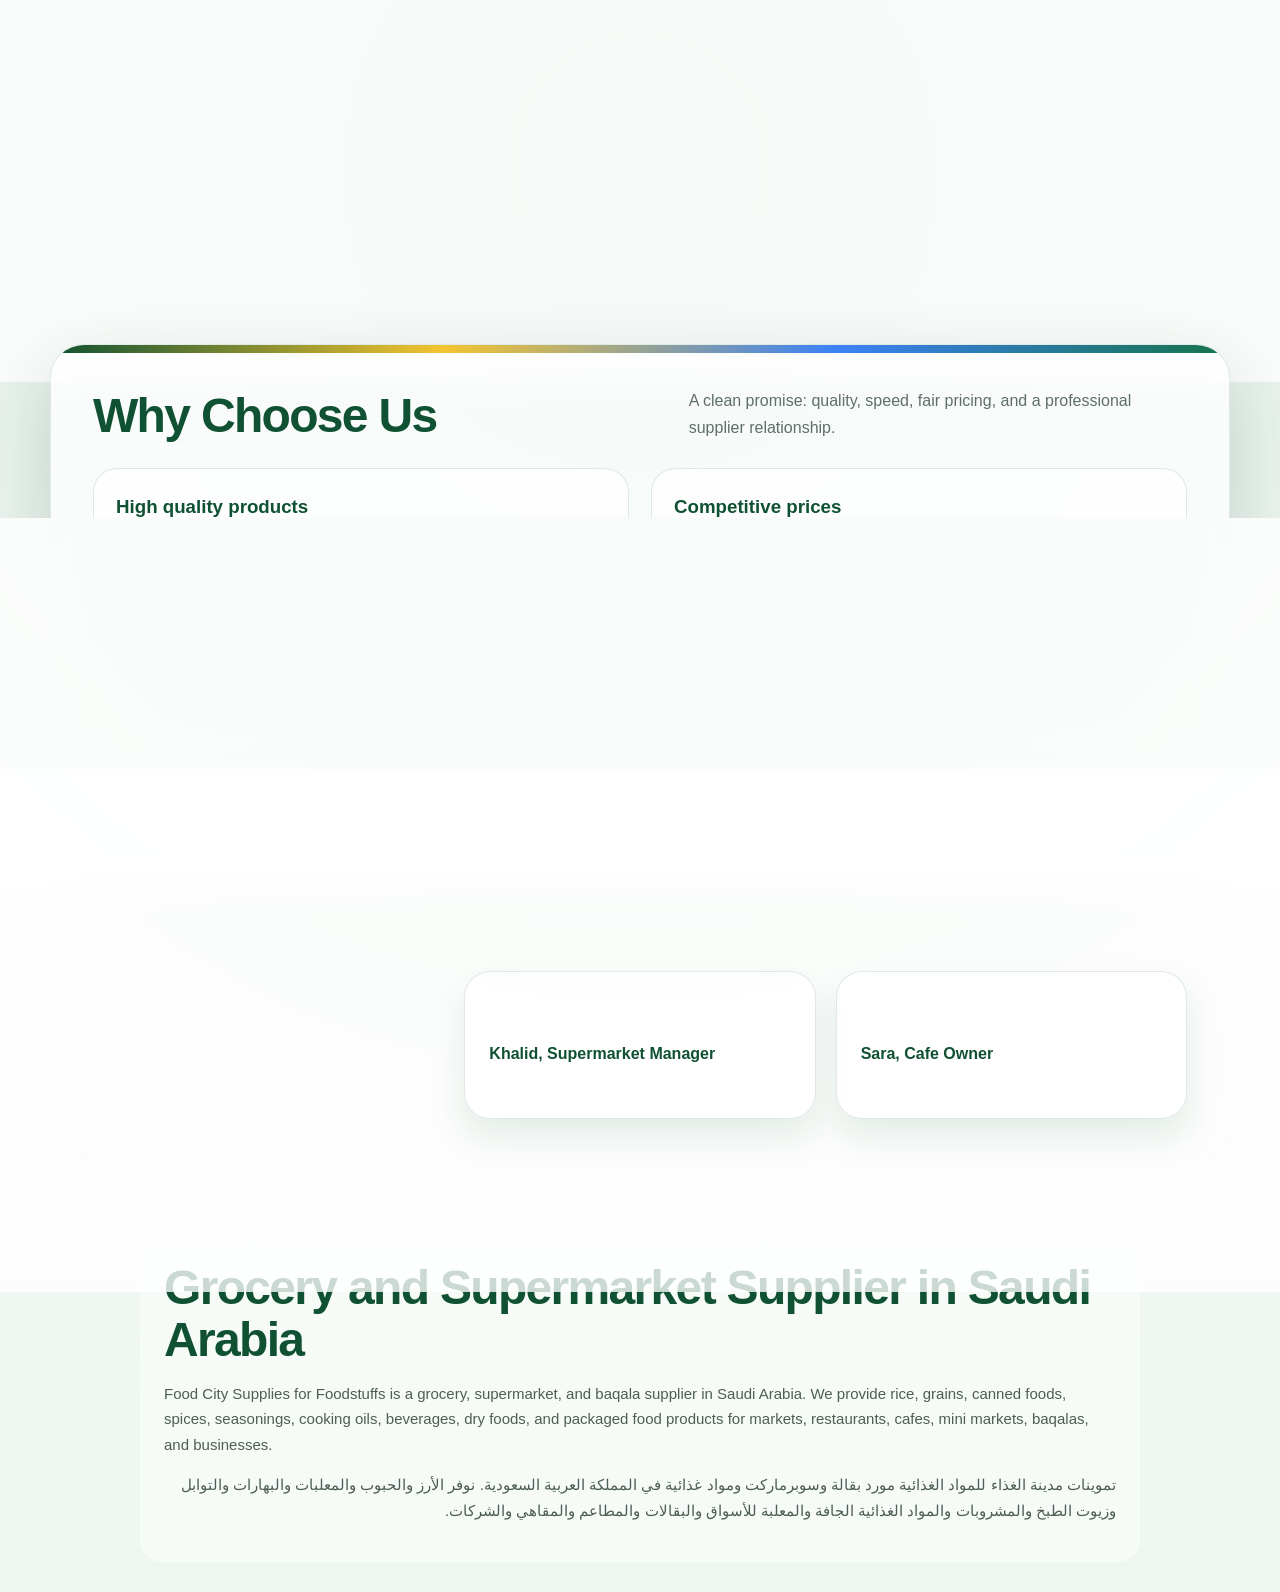
==== commit 058151a6: "Update index.html" ====
--- a/index.html
+++ b/index.html
@@ -881,6 +881,15 @@
                 display: none;
             }
         }
+        .seo-content {
+    max-width: 1000px;
+    margin: 30px auto;
+    padding: 24px;
+    border-radius: 22px;
+    background: rgba(255,255,255,0.55);
+    color: #4d5d55;
+    font-size: 15px;
+}
     </style>
 </head>
 <body>
